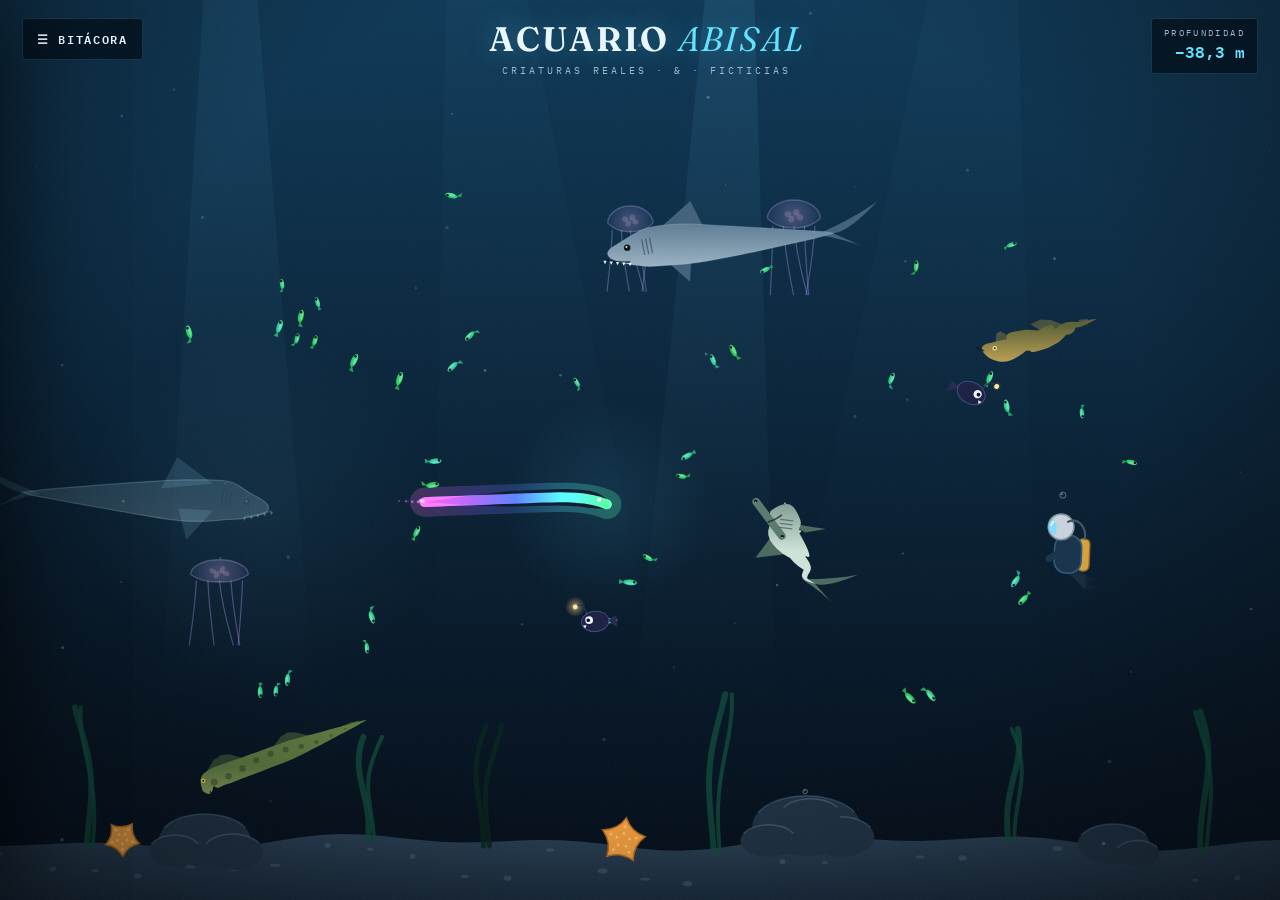
==== index.html @ 36d0e0e3 "First commit" ====
<!DOCTYPE html>
<html lang="es">
<head>
<meta charset="UTF-8">
<meta name="viewport" content="width=device-width, initial-scale=1.0, user-scalable=no">
<title>Acuario Abisal — criaturas reales & ficticias</title>
<link rel="icon" href="data:image/svg+xml,<svg xmlns=%22http://www.w3.org/2000/svg%22 viewBox=%220 0 100 100%22><text y=%22.9em%22 font-size=%2290%22>🦈</text></svg>">
<link rel="preconnect" href="https://fonts.googleapis.com">
<link rel="preconnect" href="https://fonts.gstatic.com" crossorigin>
<link href="https://fonts.googleapis.com/css2?family=Fraunces:ital,opsz,wght@0,9..144,300..900;1,9..144,300..900&family=IBM+Plex+Mono:wght@400;500;600&display=swap" rel="stylesheet">
<link rel="stylesheet" href="style.css">
</head>
<body>

<canvas id="sea"></canvas>

<!-- capas de atmósfera -->
<div class="vignette" aria-hidden="true"></div>
<div class="grain" aria-hidden="true"></div>

<!-- HUD superior -->
<header class="hud">
  <button id="menuBtn" aria-label="Abrir bitácora">☰&nbsp;BITÁCORA</button>
  <div class="title-block">
    <h1>ACUARIO <em>ABISAL</em></h1>
    <p class="subtitle">CRIATURAS REALES&nbsp;·&nbsp;&amp;&nbsp;·&nbsp;FICTICIAS</p>
  </div>
  <div class="depth-block">
    <span class="depth-label">PROFUNDIDAD</span>
    <span id="depth">−38,0 m</span>
  </div>
</header>

<!-- panel bitácora -->
<aside id="panel" aria-hidden="true">
  <div class="panel-head">
    <h2>Bitácora de expedición</h2>
    <button id="panelClose" aria-label="Cerrar panel">×</button>
  </div>
  <div id="panelBody"><!-- generado por JS --></div>
  <div class="panel-foot">
    <span id="pop">—</span>
    <span class="ver">EXPEDICIÓN Nº7 · v0.1</span>
  </div>
</aside>

<!-- ficha de criatura (globo de diálogo) -->
<div id="card" hidden>
  <div class="card-head">
    <span id="cardBadge" class="badge">REAL</span>
    <button id="cardClose" aria-label="Cerrar ficha">×</button>
  </div>
  <h2 id="cardName">—</h2>
  <p id="cardSci" class="sci">—</p>
  <p id="cardFact" class="fact">—</p>
  <div class="stats">
    <div><label>TAMAÑO</label><span id="statTam">—</span></div>
    <div><label>PROFUNDIDAD</label><span id="statProf">—</span></div>
    <div><label>DIETA</label><span id="statDieta">—</span></div>
  </div>
</div>

<!-- pista inicial -->
<div id="hint">Toca una criatura para conocerla&nbsp;&nbsp;·&nbsp;&nbsp;toca el agua para dar de comer</div>

<noscript><p class="noscript">Este acuario necesita JavaScript para llenarse de agua.</p></noscript>

<script src="creatures.js"></script>
<script src="aquarium.js"></script>
</body>
</html>
---- style.css ----
/* ============================================================
   ACUARIO ABISAL — hoja de estilos
   Estética: bitácora de expedición en las profundidades.
   Fraunces (display) + IBM Plex Mono (instrumental).
   ============================================================ */

:root {
  --abyss:   #020a14;
  --ink:     #eaf6ff;
  --ink-dim: #9db8c9;
  --cyan:    #61e4ff;
  --teal:    #2dd4bf;
  --magenta: #ff5ecf;
  --amber:   #ffb454;
  --line:    rgba(140, 220, 255, 0.16);
  --glass:   rgba(4, 18, 30, 0.82);
  --mono:    "IBM Plex Mono", ui-monospace, monospace;
  --display: "Fraunces", Georgia, serif;
}

* { margin: 0; padding: 0; box-sizing: border-box; }

html, body {
  height: 100%;
  overflow: hidden;
  background: var(--abyss);
  color: var(--ink);
  font-family: var(--mono);
}

/* ---------- lienzo ---------- */
#sea {
  position: fixed;
  inset: 0;
  display: block;
  cursor: url('data:image/svg+xml;utf8,<svg xmlns="http://www.w3.org/2000/svg" width="26" height="26"><circle cx="13" cy="13" r="8" fill="none" stroke="%2361e4ff" stroke-width="1.5" opacity="0.9"/><circle cx="13" cy="13" r="1.6" fill="%2361e4ff"/></svg>') 13 13, crosshair;
}

/* ---------- atmósfera ---------- */
.vignette {
  position: fixed; inset: 0;
  pointer-events: none;
  background: radial-gradient(ellipse at 50% 42%, transparent 55%, rgba(1, 5, 10, 0.55) 100%);
  z-index: 2;
}

.grain {
  position: fixed; inset: -50%;
  pointer-events: none;
  z-index: 3;
  opacity: 0.05;
  background-image: url('data:image/svg+xml;utf8,<svg xmlns="http://www.w3.org/2000/svg" width="240" height="240"><filter id="n"><feTurbulence type="fractalNoise" baseFrequency="0.85" numOctaves="2"/></filter><rect width="240" height="240" filter="url(%23n)"/></svg>');
  animation: grain-shift 1.2s steps(3) infinite;
}
@keyframes grain-shift {
  0%   { transform: translate(0, 0); }
  33%  { transform: translate(-2%, 1%); }
  66%  { transform: translate(1%, -2%); }
  100% { transform: translate(0, 0); }
}

/* ---------- HUD ---------- */
.hud {
  position: fixed;
  top: 0; left: 0; right: 0;
  display: flex;
  align-items: flex-start;
  justify-content: space-between;
  padding: 18px 22px;
  z-index: 10;
  pointer-events: none;
}
.hud > * { pointer-events: auto; }

#menuBtn {
  font-family: var(--mono);
  font-size: 12px;
  font-weight: 600;
  letter-spacing: 0.14em;
  color: var(--ink);
  background: var(--glass);
  border: 1px solid var(--line);
  border-radius: 3px;
  padding: 10px 14px;
  cursor: pointer;
  backdrop-filter: blur(8px);
  transition: border-color 0.25s, color 0.25s, box-shadow 0.25s;
  animation: beacon 2.4s ease-in-out 2;
}
#menuBtn:hover {
  border-color: var(--cyan);
  color: var(--cyan);
  box-shadow: 0 0 18px rgba(97, 228, 255, 0.25);
}
@keyframes beacon {
  0%, 100% { box-shadow: 0 0 0 rgba(97, 228, 255, 0); }
  50%      { box-shadow: 0 0 22px rgba(97, 228, 255, 0.45); }
}

.title-block { text-align: center; user-select: none; }
.title-block h1 {
  font-family: var(--display);
  font-weight: 640;
  font-size: clamp(22px, 3.4vw, 34px);
  letter-spacing: 0.06em;
  text-shadow: 0 0 26px rgba(97, 228, 255, 0.35);
}
.title-block h1 em {
  font-style: italic;
  font-weight: 380;
  color: var(--cyan);
}
.subtitle {
  margin-top: 4px;
  font-size: 9.5px;
  letter-spacing: 0.32em;
  color: var(--ink-dim);
}

.depth-block {
  text-align: right;
  user-select: none;
  background: var(--glass);
  border: 1px solid var(--line);
  border-radius: 3px;
  padding: 8px 12px;
  backdrop-filter: blur(8px);
}
.depth-label {
  display: block;
  font-size: 8.5px;
  letter-spacing: 0.28em;
  color: var(--ink-dim);
}
#depth {
  font-size: 16px;
  font-weight: 600;
  color: var(--cyan);
  font-variant-numeric: tabular-nums;
}

/* ---------- panel bitácora ---------- */
#panel {
  position: fixed;
  top: 0; left: 0; bottom: 0;
  width: min(340px, 88vw);
  z-index: 20;
  display: flex;
  flex-direction: column;
  background: linear-gradient(160deg, rgba(6, 24, 40, 0.94), rgba(2, 10, 20, 0.96));
  border-right: 1px solid var(--line);
  backdrop-filter: blur(14px);
  transform: translateX(-105%);
  transition: transform 0.42s cubic-bezier(0.22, 1, 0.36, 1);
  box-shadow: 30px 0 80px rgba(0, 0, 0, 0.5);
}
#panel.open { transform: translateX(0); }

.panel-head {
  display: flex;
  align-items: center;
  justify-content: space-between;
  padding: 20px 20px 14px;
  border-bottom: 1px solid var(--line);
}
.panel-head h2 {
  font-family: var(--display);
  font-style: italic;
  font-weight: 480;
  font-size: 21px;
}
#panelClose, #cardClose {
  font-family: var(--mono);
  font-size: 20px;
  line-height: 1;
  color: var(--ink-dim);
  background: none;
  border: 1px solid transparent;
  border-radius: 3px;
  width: 30px; height: 30px;
  cursor: pointer;
  transition: color 0.2s, border-color 0.2s;
}
#panelClose:hover, #cardClose:hover { color: var(--cyan); border-color: var(--line); }

#panelBody {
  flex: 1;
  overflow-y: auto;
  padding: 8px 20px 20px;
  scrollbar-width: thin;
  scrollbar-color: rgba(97, 228, 255, 0.25) transparent;
}

.group-title {
  margin: 18px 0 8px;
  font-size: 9.5px;
  font-weight: 600;
  letter-spacing: 0.3em;
  display: flex;
  align-items: center;
  gap: 10px;
}
.group-title::after {
  content: "";
  flex: 1;
  height: 1px;
  background: var(--line);
}
.group-title.reales    { color: var(--teal); }
.group-title.ficticios { color: var(--magenta); }
.group-title.expedicion{ color: var(--amber); }
.group-title.ambiente  { color: var(--ink-dim); }

.row {
  display: flex;
  align-items: center;
  gap: 10px;
  padding: 7px 0;
}
.row .dot {
  width: 9px; height: 9px;
  border-radius: 50%;
  background: var(--c, #888);
  box-shadow: 0 0 8px var(--c, transparent);
  flex-shrink: 0;
}
.row .name {
  flex: 1;
  font-size: 12px;
  letter-spacing: 0.02em;
  color: var(--ink);
}
.ctr {
  display: flex;
  align-items: center;
  gap: 6px;
}
.ctr button {
  font-family: var(--mono);
  font-size: 14px;
  width: 24px; height: 24px;
  line-height: 1;
  color: var(--ink);
  background: rgba(97, 228, 255, 0.06);
  border: 1px solid var(--line);
  border-radius: 3px;
  cursor: pointer;
  transition: background 0.15s, border-color 0.15s;
}
.ctr button:hover { background: rgba(97, 228, 255, 0.16); border-color: var(--cyan); }
.ctr button:active { transform: translateY(1px); }
.ctr .cnt {
  min-width: 26px;
  text-align: center;
  font-size: 12px;
  font-weight: 600;
  color: var(--cyan);
  font-variant-numeric: tabular-nums;
}

/* interruptor modo abisal */
.switch-row {
  display: flex;
  align-items: center;
  justify-content: space-between;
  padding: 9px 0;
}
.switch-row .name { font-size: 12px; }
.switch {
  position: relative;
  width: 40px; height: 20px;
  flex-shrink: 0;
}
.switch input { opacity: 0; width: 100%; height: 100%; position: absolute; cursor: pointer; z-index: 1; }
.switch .track {
  position: absolute; inset: 0;
  border: 1px solid var(--line);
  border-radius: 20px;
  background: rgba(0, 0, 0, 0.4);
  transition: background 0.3s, border-color 0.3s;
}
.switch .track::after {
  content: "";
  position: absolute;
  top: 2px; left: 3px;
  width: 13px; height: 13px;
  border-radius: 50%;
  background: var(--ink-dim);
  transition: transform 0.3s cubic-bezier(0.22, 1, 0.36, 1), background 0.3s;
}
.switch input:checked + .track {
  background: rgba(97, 228, 255, 0.14);
  border-color: var(--cyan);
}
.switch input:checked + .track::after {
  transform: translateX(19px);
  background: var(--cyan);
  box-shadow: 0 0 10px var(--cyan);
}

.panel-foot {
  display: flex;
  justify-content: space-between;
  padding: 12px 20px;
  border-top: 1px solid var(--line);
  font-size: 9.5px;
  letter-spacing: 0.18em;
  color: var(--ink-dim);
}

/* ---------- ficha de criatura ---------- */
#card {
  position: fixed;
  z-index: 15;
  width: 264px;
  padding: 14px 16px 16px;
  background: var(--glass);
  border: 1px solid var(--line);
  border-radius: 4px;
  backdrop-filter: blur(12px);
  box-shadow: 0 14px 50px rgba(0, 0, 0, 0.55), 0 0 30px rgba(97, 228, 255, 0.06);
  animation: card-pop 0.28s cubic-bezier(0.22, 1.4, 0.36, 1);
  pointer-events: auto;
}
@keyframes card-pop {
  from { opacity: 0; transform: scale(0.88) translateY(6px); }
  to   { opacity: 1; transform: scale(1) translateY(0); }
}
/* colita de globo de diálogo */
#card::before {
  content: "";
  position: absolute;
  bottom: -7px; left: 26px;
  width: 12px; height: 12px;
  background: var(--glass);
  border-right: 1px solid var(--line);
  border-bottom: 1px solid var(--line);
  transform: rotate(45deg);
}
#card.tail-right::before { left: auto; right: 26px; }
#card.tail-top::before {
  bottom: auto; top: -7px;
  border: none;
  border-left: 1px solid var(--line);
  border-top: 1px solid var(--line);
}

.card-head {
  display: flex;
  align-items: center;
  justify-content: space-between;
  margin-bottom: 8px;
}
.badge {
  font-size: 9px;
  font-weight: 600;
  letter-spacing: 0.26em;
  padding: 3px 8px;
  border-radius: 2px;
  border: 1px solid;
}
.badge.real     { color: var(--teal);    border-color: rgba(45, 212, 191, 0.5);  background: rgba(45, 212, 191, 0.08); }
.badge.ficticio { color: var(--magenta); border-color: rgba(255, 94, 207, 0.5);  background: rgba(255, 94, 207, 0.08); }
.badge.expedicion { color: var(--amber); border-color: rgba(255, 180, 84, 0.5);  background: rgba(255, 180, 84, 0.08); }

#cardName {
  font-family: var(--display);
  font-weight: 560;
  font-size: 21px;
  line-height: 1.15;
}
.sci {
  font-style: italic;
  font-family: var(--display);
  font-weight: 380;
  font-size: 12.5px;
  color: var(--ink-dim);
  margin: 2px 0 10px;
}
.fact {
  font-size: 11.5px;
  line-height: 1.55;
  color: var(--ink);
  border-left: 2px solid var(--line);
  padding-left: 10px;
  margin-bottom: 12px;
}
.stats {
  display: grid;
  grid-template-columns: 1fr 1fr 1fr;
  gap: 8px;
}
.stats label {
  display: block;
  font-size: 7.5px;
  letter-spacing: 0.22em;
  color: var(--ink-dim);
  margin-bottom: 2px;
}
.stats span { font-size: 10.5px; font-weight: 600; color: var(--cyan); }

/* ---------- pista ---------- */
#hint {
  position: fixed;
  bottom: 26px;
  left: 50%;
  transform: translateX(-50%);
  z-index: 10;
  font-size: 11px;
  letter-spacing: 0.12em;
  color: var(--ink-dim);
  background: var(--glass);
  border: 1px solid var(--line);
  border-radius: 30px;
  padding: 10px 22px;
  backdrop-filter: blur(8px);
  pointer-events: none;
  animation: hint-in 1s ease 1.2s backwards, hint-out 1.6s ease 14s forwards;
}
#hint.gone { display: none; }
@keyframes hint-in  { from { opacity: 0; transform: translate(-50%, 14px); } }
@keyframes hint-out { to   { opacity: 0; transform: translate(-50%, 10px); visibility: hidden; } }

.noscript {
  position: fixed;
  top: 50%; left: 50%;
  transform: translate(-50%, -50%);
  color: var(--ink);
  z-index: 50;
}

@media (max-width: 640px) {
  .depth-block { display: none; }
  .title-block h1 { font-size: 19px; }
  #card { width: 230px; }
}
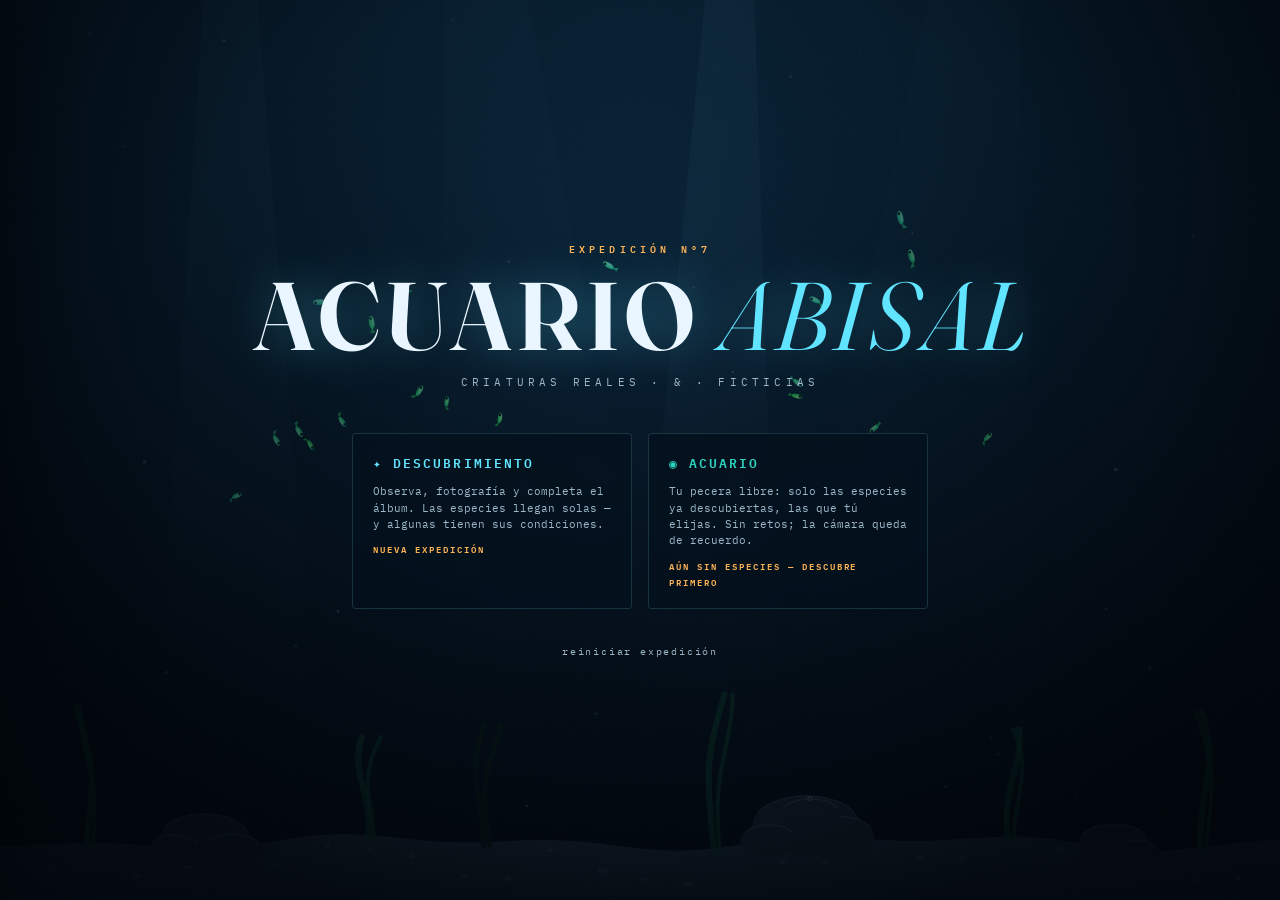
==== commit aa3f1fad: "fase 2" ====
--- a/index.html
+++ b/index.html
@@ -8,7 +8,7 @@
 <link rel="preconnect" href="https://fonts.googleapis.com">
 <link rel="preconnect" href="https://fonts.gstatic.com" crossorigin>
 <link href="https://fonts.googleapis.com/css2?family=Fraunces:ital,opsz,wght@0,9..144,300..900;1,9..144,300..900&family=IBM+Plex+Mono:wght@400;500;600&display=swap" rel="stylesheet">
-<link rel="stylesheet" href="style.css">
+<link rel="stylesheet" href="style.css?v=10">
 </head>
 <body>
 
@@ -18,18 +18,83 @@
 <div class="vignette" aria-hidden="true"></div>
 <div class="grain" aria-hidden="true"></div>
 
+<!-- pantalla de inicio -->
+<div id="start">
+  <div class="start-inner">
+    <p class="start-over">EXPEDICIÓN&nbsp;Nº7</p>
+    <h1 class="start-title">ACUARIO <em>ABISAL</em></h1>
+    <p class="start-sub">CRIATURAS REALES&nbsp;·&nbsp;&amp;&nbsp;·&nbsp;FICTICIAS</p>
+    <div class="modes">
+      <button class="mode-card" data-mode="descubrimiento">
+        <span class="mc-name">✦&nbsp;DESCUBRIMIENTO</span>
+        <span class="mc-desc">Observa, fotografía y completa el álbum. Las especies llegan solas — y algunas tienen sus condiciones.</span>
+        <span class="mc-status" id="mcDesc">—</span>
+      </button>
+      <button class="mode-card" data-mode="acuario">
+        <span class="mc-name">◉&nbsp;ACUARIO</span>
+        <span class="mc-desc">Tu pecera libre: solo las especies ya descubiertas, las que tú elijas. Sin retos; la cámara queda de recuerdo.</span>
+        <span class="mc-status" id="mcAcua">—</span>
+      </button>
+    </div>
+    <button id="resetBtn">reiniciar expedición</button>
+  </div>
+</div>
+
 <!-- HUD superior -->
 <header class="hud">
-  <button id="menuBtn" aria-label="Abrir bitácora">☰&nbsp;BITÁCORA</button>
+  <div class="hud-left">
+    <button id="homeBtn" aria-label="Volver al inicio">⌂&nbsp;INICIO</button>
+    <button id="menuBtn" aria-label="Abrir bitácora">☰&nbsp;BITÁCORA</button>
+    <button id="albumBtn" aria-label="Abrir álbum">✦&nbsp;ÁLBUM&nbsp;<span id="albumProgress">0/18</span></button>
+    <button id="cameraBtn" aria-label="Modo cámara">◉&nbsp;CÁMARA&nbsp;<kbd>C</kbd></button>
+    <button id="soundBtn" aria-label="Silenciar sonido">♪&nbsp;SONIDO</button>
+  </div>
   <div class="title-block">
     <h1>ACUARIO <em>ABISAL</em></h1>
     <p class="subtitle">CRIATURAS REALES&nbsp;·&nbsp;&amp;&nbsp;·&nbsp;FICTICIAS</p>
   </div>
-  <div class="depth-block">
-    <span class="depth-label">PROFUNDIDAD</span>
-    <span id="depth">−38,0 m</span>
+  <div class="hud-right">
+    <div class="depth-block">
+      <span class="depth-label">PROFUNDIDAD</span>
+      <span id="depth">−38,0 m</span>
+    </div>
+    <div class="biome-block">
+      <button id="biomePrev" aria-label="Ascender de ecosistema">◂</button>
+      <span id="biomeName">EL ARRECIFE</span>
+      <button id="biomeNext" aria-label="Descender de ecosistema">▸</button>
+    </div>
   </div>
 </header>
+
+<!-- transición entre biomas -->
+<div id="descend">
+  <span id="descendDir">DESCENDIENDO</span>
+  <b id="descendName">—</b>
+</div>
+
+<!-- modo cámara -->
+<div id="viewfinder" hidden>
+  <span class="vf-corner tl"></span><span class="vf-corner tr"></span>
+  <span class="vf-corner bl"></span><span class="vf-corner br"></span>
+  <span class="vf-label">REC&nbsp;·&nbsp;EXPEDICIÓN&nbsp;Nº7</span>
+</div>
+<div id="flash" hidden></div>
+
+<!-- avisos -->
+<div id="toasts"></div>
+
+<!-- álbum de expedición -->
+<div id="album" hidden>
+  <div class="album-head">
+    <h2>Álbum de la expedición</h2>
+    <span id="albumCount">0 registradas · 0 fotografiadas</span>
+    <button id="albumClose" aria-label="Cerrar álbum">×</button>
+  </div>
+  <div class="album-body">
+    <div id="albumGrid"></div>
+    <div id="albumDetail" class="empty"><p class="album-hint">Elige una entrada del álbum.</p></div>
+  </div>
+</div>
 
 <!-- panel bitácora -->
 <aside id="panel" aria-hidden="true">
@@ -40,7 +105,7 @@
   <div id="panelBody"><!-- generado por JS --></div>
   <div class="panel-foot">
     <span id="pop">—</span>
-    <span class="ver">EXPEDICIÓN Nº7 · v0.1</span>
+    <span class="ver">EXPEDICIÓN Nº7 · v0.9</span>
   </div>
 </aside>
 
@@ -48,7 +113,10 @@
 <div id="card" hidden>
   <div class="card-head">
     <span id="cardBadge" class="badge">REAL</span>
-    <button id="cardClose" aria-label="Cerrar ficha">×</button>
+    <span class="card-actions">
+      <button id="cardFollow" aria-label="Seguir a la criatura">◉&nbsp;SEGUIR</button>
+      <button id="cardClose" aria-label="Cerrar ficha">×</button>
+    </span>
   </div>
   <h2 id="cardName">—</h2>
   <p id="cardSci" class="sci">—</p>
@@ -60,12 +128,28 @@
   </div>
 </div>
 
+<!-- selector de cebo -->
+<div id="baitDock">
+  <span class="bait-title">CEBO</span>
+  <button class="bait" data-bait="plancton"><i>✺</i>PLANCTON<kbd>1</kbd></button>
+  <button class="bait" data-bait="pellet"><i>●</i>PELLETS<kbd>2</kbd></button>
+  <button class="bait" data-bait="carnada"><i>◆</i>CARNADA<kbd>3</kbd></button>
+  <button class="bait" data-bait="luz"><i>✦</i>LUZ<kbd>4</kbd></button>
+</div>
+
+<!-- etiqueta de seguimiento -->
+<div id="followTag" hidden>◉&nbsp;SIGUIENDO: <b id="followName">—</b>&nbsp;·&nbsp;ESC o doble clic para soltar</div>
+
 <!-- pista inicial -->
-<div id="hint">Toca una criatura para conocerla&nbsp;&nbsp;·&nbsp;&nbsp;toca el agua para dar de comer</div>
+<div id="hint">Observa las criaturas para registrarlas&nbsp;·&nbsp;pulsa <b>C</b> y fotografíalas&nbsp;·&nbsp;toca el agua para dar de comer</div>
 
 <noscript><p class="noscript">Este acuario necesita JavaScript para llenarse de agua.</p></noscript>
 
-<script src="creatures.js"></script>
-<script src="aquarium.js"></script>
+<script src="save.js?v=10"></script>
+<script src="creatures.js?v=10"></script>
+<script src="biomes.js?v=10"></script>
+<script src="audio.js?v=10"></script>
+<script src="album.js?v=10"></script>
+<script src="aquarium.js?v=10"></script>
 </body>
 </html>
--- a/style.css
+++ b/style.css
@@ -117,6 +117,12 @@
   color: var(--ink-dim);
 }
 
+.hud-right {
+  display: flex;
+  flex-direction: column;
+  gap: 8px;
+  align-items: flex-end;
+}
 .depth-block {
   text-align: right;
   user-select: none;
@@ -125,6 +131,69 @@
   border-radius: 3px;
   padding: 8px 12px;
   backdrop-filter: blur(8px);
+}
+.biome-block {
+  display: flex;
+  align-items: center;
+  gap: 8px;
+  background: var(--glass);
+  border: 1px solid var(--line);
+  border-radius: 3px;
+  padding: 7px 10px;
+  backdrop-filter: blur(8px);
+}
+.biome-block span {
+  font-size: 9.5px;
+  font-weight: 600;
+  letter-spacing: 0.2em;
+  color: var(--amber);
+  min-width: 128px;
+  text-align: center;
+}
+.biome-block button {
+  font-family: var(--mono);
+  font-size: 13px;
+  line-height: 1;
+  color: var(--ink);
+  background: none;
+  border: 1px solid var(--line);
+  border-radius: 3px;
+  width: 22px;
+  height: 22px;
+  cursor: pointer;
+  transition: color 0.2s, border-color 0.2s;
+}
+.biome-block button:hover:not(:disabled) { color: var(--cyan); border-color: var(--cyan); }
+.biome-block button:disabled { opacity: 0.25; cursor: default; }
+
+/* ---------- transición entre biomas ---------- */
+#descend {
+  position: fixed;
+  inset: 0;
+  z-index: 46;
+  display: flex;
+  flex-direction: column;
+  align-items: center;
+  justify-content: center;
+  gap: 12px;
+  background: #010508;
+  opacity: 0;
+  pointer-events: none;
+  transition: opacity 0.85s ease;
+}
+#descend.on { opacity: 1; pointer-events: auto; }
+#descend span {
+  font-size: 10px;
+  letter-spacing: 0.5em;
+  color: var(--ink-dim);
+}
+#descend b {
+  font-family: var(--display);
+  font-style: italic;
+  font-weight: 480;
+  font-size: clamp(26px, 5vw, 44px);
+  color: var(--ink);
+  text-shadow: 0 0 30px rgba(97, 228, 255, 0.3);
 }
 .depth-label {
   display: block;
@@ -351,6 +420,41 @@
   justify-content: space-between;
   margin-bottom: 8px;
 }
+.card-actions { display: flex; align-items: center; gap: 6px; }
+#cardFollow {
+  font-family: var(--mono);
+  font-size: 9px;
+  font-weight: 600;
+  letter-spacing: 0.18em;
+  color: var(--cyan);
+  background: rgba(97, 228, 255, 0.08);
+  border: 1px solid rgba(97, 228, 255, 0.4);
+  border-radius: 2px;
+  padding: 4px 8px;
+  cursor: pointer;
+  transition: background 0.2s, color 0.2s;
+}
+#cardFollow:hover { background: rgba(97, 228, 255, 0.2); }
+#cardFollow.on { color: var(--abyss); background: var(--cyan); }
+
+#followTag {
+  position: fixed;
+  top: 86px;
+  left: 50%;
+  transform: translateX(-50%);
+  z-index: 10;
+  font-size: 10px;
+  letter-spacing: 0.14em;
+  color: var(--cyan);
+  background: var(--glass);
+  border: 1px solid rgba(97, 228, 255, 0.35);
+  border-radius: 30px;
+  padding: 8px 18px;
+  backdrop-filter: blur(8px);
+  pointer-events: none;
+  animation: card-pop 0.3s ease;
+}
+#followTag b { color: var(--ink); }
 .badge {
   font-size: 9px;
   font-weight: 600;
@@ -402,7 +506,7 @@
 /* ---------- pista ---------- */
 #hint {
   position: fixed;
-  bottom: 26px;
+  bottom: 92px;
   left: 50%;
   transform: translateX(-50%);
   z-index: 10;
@@ -415,8 +519,9 @@
   padding: 10px 22px;
   backdrop-filter: blur(8px);
   pointer-events: none;
-  animation: hint-in 1s ease 1.2s backwards, hint-out 1.6s ease 14s forwards;
-}
+  opacity: 0;
+}
+#hint.show { animation: hint-in 1s ease 0.6s backwards, hint-out 1.6s ease 13s forwards; opacity: 1; }
 #hint.gone { display: none; }
 @keyframes hint-in  { from { opacity: 0; transform: translate(-50%, 14px); } }
 @keyframes hint-out { to   { opacity: 0; transform: translate(-50%, 10px); visibility: hidden; } }
@@ -427,6 +532,506 @@
   transform: translate(-50%, -50%);
   color: var(--ink);
   z-index: 50;
+}
+
+/* ---------- pantalla de inicio ---------- */
+#start {
+  position: fixed;
+  inset: 0;
+  z-index: 50;
+  display: flex;
+  align-items: center;
+  justify-content: center;
+  text-align: center;
+  background: radial-gradient(ellipse at 50% 32%, rgba(2, 12, 22, 0.3) 0%, rgba(1, 5, 10, 0.82) 78%);
+  transition: opacity 0.7s ease;
+}
+#start.gone { opacity: 0; pointer-events: none; }
+
+.start-over {
+  font-size: 10px;
+  font-weight: 600;
+  letter-spacing: 0.42em;
+  color: var(--amber);
+  margin-bottom: 10px;
+}
+.start-title {
+  font-family: var(--display);
+  font-weight: 640;
+  font-size: clamp(46px, 9vw, 96px);
+  letter-spacing: 0.04em;
+  line-height: 1;
+  text-shadow: 0 0 50px rgba(97, 228, 255, 0.4);
+}
+.start-title em {
+  font-style: italic;
+  font-weight: 360;
+  color: var(--cyan);
+}
+.start-sub {
+  margin-top: 12px;
+  font-size: 10.5px;
+  letter-spacing: 0.4em;
+  color: var(--ink-dim);
+}
+.modes {
+  display: flex;
+  gap: 16px;
+  justify-content: center;
+  margin-top: 44px;
+  flex-wrap: wrap;
+}
+.mode-card {
+  width: 280px;
+  text-align: left;
+  font-family: var(--mono);
+  color: var(--ink);
+  background: var(--glass);
+  border: 1px solid var(--line);
+  border-radius: 4px;
+  padding: 18px 20px;
+  cursor: pointer;
+  backdrop-filter: blur(10px);
+  display: flex;
+  flex-direction: column;
+  gap: 9px;
+  transition: border-color 0.25s, transform 0.25s, box-shadow 0.25s;
+}
+.mode-card:hover {
+  border-color: var(--cyan);
+  transform: translateY(-3px);
+  box-shadow: 0 14px 40px rgba(0, 0, 0, 0.5), 0 0 24px rgba(97, 228, 255, 0.15);
+}
+.mc-name { font-size: 13px; font-weight: 600; letter-spacing: 0.16em; }
+.mode-card[data-mode="acuario"] .mc-name { color: var(--teal); }
+.mode-card[data-mode="descubrimiento"] .mc-name { color: var(--cyan); }
+.mc-desc { font-size: 10.5px; line-height: 1.55; color: var(--ink-dim); }
+.mc-status { font-size: 9px; font-weight: 600; letter-spacing: 0.22em; color: var(--amber); }
+
+#resetBtn {
+  margin-top: 34px;
+  font-family: var(--mono);
+  font-size: 10px;
+  letter-spacing: 0.18em;
+  color: var(--ink-dim);
+  background: none;
+  border: none;
+  border-bottom: 1px solid transparent;
+  padding: 2px 0;
+  cursor: pointer;
+  transition: color 0.2s;
+}
+#resetBtn:hover { color: var(--ink); border-bottom-color: var(--line); }
+#resetBtn.armed { color: #ff7a7a; }
+
+/* mientras la pantalla de inicio está activa, el HUD descansa */
+body.start .hud,
+body.start #baitDock,
+body.start #hint {
+  opacity: 0;
+  pointer-events: none;
+  transition: opacity 0.5s;
+}
+.hud, #baitDock { transition: opacity 0.5s; }
+
+/* ---------- HUD izquierda (bitácora / álbum / cámara) ---------- */
+#homeBtn {
+  font-family: var(--mono);
+  font-size: 12px;
+  font-weight: 600;
+  letter-spacing: 0.14em;
+  color: var(--ink);
+  background: var(--glass);
+  border: 1px solid var(--line);
+  border-radius: 3px;
+  padding: 10px 14px;
+  cursor: pointer;
+  backdrop-filter: blur(8px);
+  transition: border-color 0.25s, color 0.25s;
+}
+#homeBtn:hover { border-color: var(--amber); color: var(--amber); }
+
+.hud-left {
+  display: flex;
+  flex-direction: column;
+  gap: 8px;
+  align-items: flex-start;
+}
+#albumBtn, #cameraBtn {
+  font-family: var(--mono);
+  font-size: 12px;
+  font-weight: 600;
+  letter-spacing: 0.14em;
+  color: var(--ink);
+  background: var(--glass);
+  border: 1px solid var(--line);
+  border-radius: 3px;
+  padding: 10px 14px;
+  cursor: pointer;
+  backdrop-filter: blur(8px);
+  transition: border-color 0.25s, color 0.25s, box-shadow 0.25s;
+}
+#albumBtn:hover { border-color: var(--amber); color: var(--amber); }
+#cameraBtn:hover { border-color: var(--cyan); color: var(--cyan); }
+#albumProgress {
+  color: var(--amber);
+  font-variant-numeric: tabular-nums;
+}
+#cameraBtn kbd {
+  font-family: var(--mono);
+  font-size: 9px;
+  border: 1px solid var(--line);
+  border-radius: 2px;
+  padding: 1px 4px;
+  color: var(--ink-dim);
+}
+body.camera #cameraBtn {
+  border-color: var(--cyan);
+  color: var(--cyan);
+  box-shadow: 0 0 18px rgba(97, 228, 255, 0.35);
+}
+
+/* ---------- modo cámara ---------- */
+body.camera #sea { cursor: none; }
+#viewfinder {
+  position: fixed;
+  width: 300px;
+  height: 200px;
+  z-index: 12;
+  pointer-events: none;
+  border: 1px solid rgba(97, 228, 255, 0.35);
+  border-radius: 4px;
+  box-shadow: 0 0 0 9999px rgba(1, 6, 12, 0.28);
+}
+.vf-corner {
+  position: absolute;
+  width: 18px; height: 18px;
+  border: 2px solid var(--cyan);
+}
+.vf-corner.tl { top: -2px; left: -2px; border-right: none; border-bottom: none; }
+.vf-corner.tr { top: -2px; right: -2px; border-left: none; border-bottom: none; }
+.vf-corner.bl { bottom: -2px; left: -2px; border-right: none; border-top: none; }
+.vf-corner.br { bottom: -2px; right: -2px; border-left: none; border-top: none; }
+.vf-label {
+  position: absolute;
+  top: -22px; left: 0;
+  font-size: 9px;
+  letter-spacing: 0.24em;
+  color: var(--cyan);
+}
+.vf-label::before {
+  content: "●";
+  color: #ff5e5e;
+  margin-right: 6px;
+  animation: rec-blink 1.4s steps(1) infinite;
+}
+@keyframes rec-blink { 50% { opacity: 0.15; } }
+
+#flash {
+  position: fixed; inset: 0;
+  z-index: 30;
+  background: #eaf6ff;
+  pointer-events: none;
+  animation: flash-fade 0.45s ease-out forwards;
+}
+@keyframes flash-fade { from { opacity: 0.85; } to { opacity: 0; } }
+
+/* ---------- botón de sonido ---------- */
+#soundBtn {
+  font-family: var(--mono);
+  font-size: 12px;
+  font-weight: 600;
+  letter-spacing: 0.14em;
+  color: var(--ink);
+  background: var(--glass);
+  border: 1px solid var(--line);
+  border-radius: 3px;
+  padding: 10px 14px;
+  cursor: pointer;
+  backdrop-filter: blur(8px);
+  transition: border-color 0.25s, color 0.25s;
+}
+#soundBtn:hover { border-color: var(--teal); color: var(--teal); }
+#soundBtn.off { color: var(--ink-dim); text-decoration: line-through; }
+
+/* ---------- selector de cebo ---------- */
+#baitDock {
+  position: fixed;
+  left: 22px;
+  bottom: 24px;
+  z-index: 10;
+  display: flex;
+  align-items: center;
+  gap: 8px;
+  background: var(--glass);
+  border: 1px solid var(--line);
+  border-radius: 3px;
+  padding: 8px 10px;
+  backdrop-filter: blur(8px);
+}
+.bait-title {
+  font-size: 8.5px;
+  font-weight: 600;
+  letter-spacing: 0.26em;
+  color: var(--ink-dim);
+  margin-right: 2px;
+}
+.bait {
+  font-family: var(--mono);
+  font-size: 10px;
+  font-weight: 600;
+  letter-spacing: 0.1em;
+  display: flex;
+  align-items: center;
+  gap: 6px;
+  color: var(--ink-dim);
+  background: rgba(97, 228, 255, 0.04);
+  border: 1px solid transparent;
+  border-radius: 3px;
+  padding: 7px 10px;
+  cursor: pointer;
+  transition: color 0.2s, border-color 0.2s, background 0.2s;
+}
+.bait i { font-style: normal; font-size: 11px; }
+.bait kbd {
+  font-family: var(--mono);
+  font-size: 8px;
+  border: 1px solid var(--line);
+  border-radius: 2px;
+  padding: 0 3px;
+  color: var(--ink-dim);
+}
+.bait:hover { color: var(--ink); border-color: var(--line); }
+.bait.active { color: var(--cyan); border-color: var(--cyan); background: rgba(97, 228, 255, 0.12); }
+.bait.active[data-bait="plancton"] { color: var(--teal); border-color: var(--teal); background: rgba(45, 212, 191, 0.12); }
+.bait.active[data-bait="carnada"] { color: #ff7a7a; border-color: #ff7a7a; background: rgba(255, 94, 94, 0.1); }
+.bait.active[data-bait="luz"] { color: var(--amber); border-color: var(--amber); background: rgba(255, 180, 84, 0.12); }
+
+@media (max-width: 760px) {
+  #baitDock { left: 12px; bottom: 12px; gap: 5px; padding: 6px; }
+  .bait { padding: 6px 7px; font-size: 9px; }
+  .bait kbd { display: none; }
+  #hint { display: none; }
+}
+
+/* ---------- toasts ---------- */
+#toasts {
+  position: fixed;
+  right: 22px;
+  bottom: 26px;
+  z-index: 25;
+  display: flex;
+  flex-direction: column;
+  gap: 8px;
+  align-items: flex-end;
+  pointer-events: none;
+}
+.toast {
+  font-size: 11px;
+  letter-spacing: 0.1em;
+  color: var(--ink);
+  background: var(--glass);
+  border: 1px solid var(--line);
+  border-left: 3px solid var(--teal);
+  border-radius: 3px;
+  padding: 10px 16px;
+  backdrop-filter: blur(8px);
+  animation: toast-in 0.35s cubic-bezier(0.22, 1.2, 0.36, 1), toast-out 0.5s ease 3s forwards;
+  max-width: 320px;
+}
+.toast.foto { border-left-color: var(--cyan); }
+.toast.hito { border-left-color: var(--amber); }
+@keyframes toast-in  { from { opacity: 0; transform: translateX(30px); } }
+@keyframes toast-out { to   { opacity: 0; transform: translateY(8px); visibility: hidden; } }
+
+/* ---------- panel: especies sin registrar ---------- */
+.row.unknown { opacity: 0.45; }
+.row.unknown .name { font-style: italic; color: var(--ink-dim); letter-spacing: 0.3em; }
+.row.unknown .dot { background: #26404f; box-shadow: none; }
+
+/* ---------- ficha bloqueada ---------- */
+.fact.locked {
+  color: var(--ink-dim);
+  font-style: italic;
+  border-left-color: rgba(97, 228, 255, 0.4);
+}
+
+/* ---------- álbum ---------- */
+#album[hidden] { display: none; }
+#album {
+  position: fixed;
+  inset: 0;
+  z-index: 40;
+  display: flex;
+  flex-direction: column;
+  background: rgba(2, 9, 16, 0.94);
+  backdrop-filter: blur(18px);
+  animation: album-in 0.35s ease;
+}
+@keyframes album-in { from { opacity: 0; } }
+
+.album-head {
+  display: flex;
+  align-items: baseline;
+  gap: 18px;
+  padding: 22px 30px 16px;
+  border-bottom: 1px solid var(--line);
+}
+.album-head h2 {
+  font-family: var(--display);
+  font-style: italic;
+  font-weight: 480;
+  font-size: 26px;
+}
+#albumCount {
+  font-size: 10px;
+  letter-spacing: 0.2em;
+  color: var(--ink-dim);
+}
+#albumClose {
+  margin-left: auto;
+  font-family: var(--mono);
+  font-size: 22px;
+  color: var(--ink-dim);
+  background: none;
+  border: 1px solid transparent;
+  border-radius: 3px;
+  width: 34px; height: 34px;
+  cursor: pointer;
+}
+#albumClose:hover { color: var(--cyan); border-color: var(--line); }
+
+.album-body {
+  flex: 1;
+  display: flex;
+  min-height: 0;
+}
+#albumGrid {
+  flex: 1;
+  overflow-y: auto;
+  padding: 20px 26px;
+  display: grid;
+  grid-template-columns: repeat(auto-fill, minmax(150px, 1fr));
+  gap: 12px;
+  align-content: start;
+  scrollbar-width: thin;
+  scrollbar-color: rgba(97, 228, 255, 0.25) transparent;
+}
+.album-card {
+  border: 1px solid var(--line);
+  border-radius: 4px;
+  background: rgba(6, 20, 34, 0.6);
+  padding: 10px;
+  cursor: pointer;
+  text-align: center;
+  transition: border-color 0.2s, transform 0.2s, box-shadow 0.2s;
+}
+.album-card:hover {
+  border-color: var(--cyan);
+  transform: translateY(-2px);
+  box-shadow: 0 8px 24px rgba(0, 0, 0, 0.4);
+}
+.album-card.locked { cursor: default; }
+.album-card.locked:hover { border-color: var(--line); transform: none; box-shadow: none; }
+.album-card.selected { border-color: var(--amber); }
+.album-card canvas {
+  width: 100%;
+  height: auto;
+  display: block;
+  border-radius: 2px;
+}
+.album-card .ac-name {
+  margin-top: 8px;
+  font-size: 10.5px;
+  letter-spacing: 0.06em;
+  color: var(--ink);
+  min-height: 26px;
+  display: flex;
+  align-items: center;
+  justify-content: center;
+}
+.album-card.locked .ac-name { color: var(--ink-dim); letter-spacing: 0.3em; }
+.album-card .ac-state {
+  font-size: 8.5px;
+  letter-spacing: 0.2em;
+  color: var(--ink-dim);
+  margin-top: 3px;
+}
+.album-card .ac-state.pend { color: var(--cyan); }
+.album-card .ac-state.done { color: var(--teal); }
+
+#albumDetail {
+  width: min(400px, 44vw);
+  border-left: 1px solid var(--line);
+  overflow-y: auto;
+  padding: 24px 26px;
+  scrollbar-width: thin;
+  scrollbar-color: rgba(97, 228, 255, 0.25) transparent;
+}
+#albumDetail.empty {
+  display: flex;
+  align-items: center;
+  justify-content: center;
+}
+.album-hint {
+  font-size: 11px;
+  letter-spacing: 0.14em;
+  color: var(--ink-dim);
+}
+.ad-portrait {
+  width: 100%;
+  border: 1px solid var(--line);
+  border-radius: 4px;
+  background: linear-gradient(180deg, #0a2436, #051220);
+  margin-bottom: 14px;
+}
+.ad-photo {
+  width: 100%;
+  border-radius: 4px;
+  border: 1px solid var(--line);
+  margin: 6px 0 14px;
+  transform: rotate(-1.2deg);
+  box-shadow: 0 8px 24px rgba(0, 0, 0, 0.45);
+}
+.ad-photo-label {
+  font-size: 8.5px;
+  letter-spacing: 0.26em;
+  color: var(--ink-dim);
+}
+#albumDetail h3 {
+  font-family: var(--display);
+  font-weight: 560;
+  font-size: 24px;
+  margin-top: 4px;
+}
+#albumDetail .sci { margin-bottom: 12px; }
+#albumDetail .fact { margin-bottom: 14px; }
+.curioso {
+  border: 1px solid rgba(45, 212, 191, 0.35);
+  border-radius: 4px;
+  background: rgba(45, 212, 191, 0.05);
+  padding: 12px 14px;
+  margin-bottom: 14px;
+}
+.curioso label {
+  display: block;
+  font-size: 8.5px;
+  font-weight: 600;
+  letter-spacing: 0.26em;
+  color: var(--teal);
+  margin-bottom: 6px;
+}
+.curioso p {
+  font-size: 11px;
+  line-height: 1.55;
+  color: var(--ink);
+}
+
+@media (max-width: 760px) {
+  .album-body { flex-direction: column; }
+  #albumDetail { width: auto; border-left: none; border-top: 1px solid var(--line); }
+  .hud-left { gap: 6px; }
+  #albumBtn, #cameraBtn, #menuBtn { padding: 8px 10px; font-size: 10.5px; }
 }
 
 @media (max-width: 640px) {
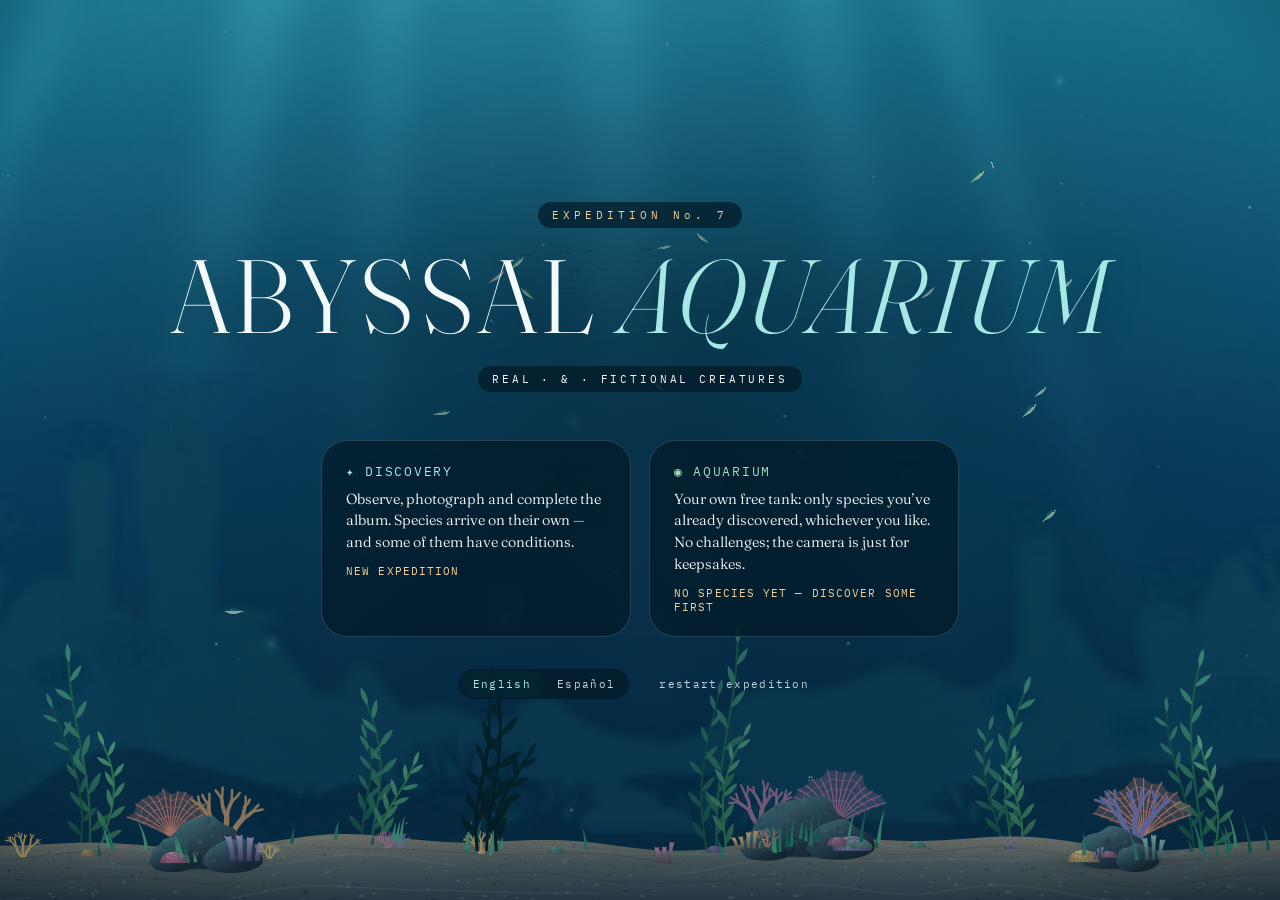
==== commit a6248666: "Renovación visual, momentos de observador y versión bilingüe - Gráficos de descanso: agua WebGL2 (co" ====
--- a/index.html
+++ b/index.html
@@ -1,74 +1,76 @@
 <!DOCTYPE html>
-<html lang="es">
+<html lang="en">
 <head>
 <meta charset="UTF-8">
 <meta name="viewport" content="width=device-width, initial-scale=1.0, user-scalable=no">
-<title>Acuario Abisal — criaturas reales & ficticias</title>
+<title>Abyssal Aquarium — real & fictional creatures</title>
 <link rel="icon" href="data:image/svg+xml,<svg xmlns=%22http://www.w3.org/2000/svg%22 viewBox=%220 0 100 100%22><text y=%22.9em%22 font-size=%2290%22>🦈</text></svg>">
 <link rel="preconnect" href="https://fonts.googleapis.com">
 <link rel="preconnect" href="https://fonts.gstatic.com" crossorigin>
 <link href="https://fonts.googleapis.com/css2?family=Fraunces:ital,opsz,wght@0,9..144,300..900;1,9..144,300..900&family=IBM+Plex+Mono:wght@400;500;600&display=swap" rel="stylesheet">
-<link rel="stylesheet" href="style.css?v=10">
+<link rel="stylesheet" href="style.css?v=14">
 </head>
 <body>
 
 <canvas id="sea"></canvas>
 
-<!-- capas de atmósfera -->
-<div class="vignette" aria-hidden="true"></div>
-<div class="grain" aria-hidden="true"></div>
-
 <!-- pantalla de inicio -->
 <div id="start">
   <div class="start-inner">
-    <p class="start-over">EXPEDICIÓN&nbsp;Nº7</p>
-    <h1 class="start-title">ACUARIO <em>ABISAL</em></h1>
-    <p class="start-sub">CRIATURAS REALES&nbsp;·&nbsp;&amp;&nbsp;·&nbsp;FICTICIAS</p>
+    <p class="start-over">EXPEDITION No.&nbsp;7</p>
+    <h1 class="start-title">ABYSSAL <em>AQUARIUM</em></h1>
+    <p class="start-sub">REAL&nbsp;·&nbsp;&amp;&nbsp;·&nbsp;FICTIONAL CREATURES</p>
     <div class="modes">
       <button class="mode-card" data-mode="descubrimiento">
-        <span class="mc-name">✦&nbsp;DESCUBRIMIENTO</span>
-        <span class="mc-desc">Observa, fotografía y completa el álbum. Las especies llegan solas — y algunas tienen sus condiciones.</span>
+        <span class="mc-name">✦&nbsp;DISCOVERY</span>
+        <span class="mc-desc">Observe, photograph and complete the album. Species arrive on their own — and some of them have conditions.</span>
         <span class="mc-status" id="mcDesc">—</span>
       </button>
       <button class="mode-card" data-mode="acuario">
-        <span class="mc-name">◉&nbsp;ACUARIO</span>
-        <span class="mc-desc">Tu pecera libre: solo las especies ya descubiertas, las que tú elijas. Sin retos; la cámara queda de recuerdo.</span>
+        <span class="mc-name">◉&nbsp;AQUARIUM</span>
+        <span class="mc-desc">Your own free tank: only species you’ve already discovered, whichever you like. No challenges; the camera is just for keepsakes.</span>
         <span class="mc-status" id="mcAcua">—</span>
       </button>
     </div>
-    <button id="resetBtn">reiniciar expedición</button>
+    <div class="start-foot">
+      <div class="idiomas" role="group" aria-label="Language">
+        <button data-idioma="en" lang="en">English</button>
+        <button data-idioma="es" lang="es">Español</button>
+      </div>
+      <button id="resetBtn">restart expedition</button>
+    </div>
   </div>
 </div>
 
 <!-- HUD superior -->
 <header class="hud">
   <div class="hud-left">
-    <button id="homeBtn" aria-label="Volver al inicio">⌂&nbsp;INICIO</button>
-    <button id="menuBtn" aria-label="Abrir bitácora">☰&nbsp;BITÁCORA</button>
-    <button id="albumBtn" aria-label="Abrir álbum">✦&nbsp;ÁLBUM&nbsp;<span id="albumProgress">0/18</span></button>
-    <button id="cameraBtn" aria-label="Modo cámara">◉&nbsp;CÁMARA&nbsp;<kbd>C</kbd></button>
-    <button id="soundBtn" aria-label="Silenciar sonido">♪&nbsp;SONIDO</button>
+    <button id="homeBtn" aria-label="Back to the start screen" title="Home"><i>⌂</i><span>HOME</span></button>
+    <button id="menuBtn" aria-label="Open logbook" title="Logbook"><i>☰</i><span>LOGBOOK</span></button>
+    <button id="albumBtn" aria-label="Open album" title="Album"><i>✦</i><span>ALBUM</span><span id="albumProgress">0/44</span></button>
+    <button id="cameraBtn" aria-label="Camera mode" title="Camera (C)"><i>◉</i><span>CAMERA</span><kbd>C</kbd></button>
+    <button id="soundBtn" aria-label="Mute sound" title="Sound"><i>♪</i><span>SOUND</span></button>
   </div>
   <div class="title-block">
-    <h1>ACUARIO <em>ABISAL</em></h1>
-    <p class="subtitle">CRIATURAS REALES&nbsp;·&nbsp;&amp;&nbsp;·&nbsp;FICTICIAS</p>
+    <h1>ABYSSAL <em>AQUARIUM</em></h1>
+    <p class="subtitle">REAL&nbsp;·&nbsp;&amp;&nbsp;·&nbsp;FICTIONAL CREATURES</p>
   </div>
   <div class="hud-right">
     <div class="depth-block">
-      <span class="depth-label">PROFUNDIDAD</span>
-      <span id="depth">−38,0 m</span>
+      <span class="depth-label">DEPTH</span>
+      <span id="depth">−38.0 m</span>
     </div>
     <div class="biome-block">
-      <button id="biomePrev" aria-label="Ascender de ecosistema">◂</button>
-      <span id="biomeName">EL ARRECIFE</span>
-      <button id="biomeNext" aria-label="Descender de ecosistema">▸</button>
+      <button id="biomePrev" aria-label="Rise to the previous ecosystem">◂</button>
+      <span id="biomeName">THE REEF</span>
+      <button id="biomeNext" aria-label="Descend to the next ecosystem">▸</button>
     </div>
   </div>
 </header>
 
 <!-- transición entre biomas -->
 <div id="descend">
-  <span id="descendDir">DESCENDIENDO</span>
+  <span id="descendDir">DESCENDING</span>
   <b id="descendName">—</b>
 </div>
 
@@ -76,7 +78,7 @@
 <div id="viewfinder" hidden>
   <span class="vf-corner tl"></span><span class="vf-corner tr"></span>
   <span class="vf-corner bl"></span><span class="vf-corner br"></span>
-  <span class="vf-label">REC&nbsp;·&nbsp;EXPEDICIÓN&nbsp;Nº7</span>
+  <span class="vf-label">REC&nbsp;·&nbsp;EXPEDITION No.&nbsp;7</span>
 </div>
 <div id="flash" hidden></div>
 
@@ -86,26 +88,31 @@
 <!-- álbum de expedición -->
 <div id="album" hidden>
   <div class="album-head">
-    <h2>Álbum de la expedición</h2>
-    <span id="albumCount">0 registradas · 0 fotografiadas</span>
-    <button id="albumClose" aria-label="Cerrar álbum">×</button>
+    <h2>Expedition album</h2>
+    <div class="album-tabs" role="tablist">
+      <button class="album-tab" id="tabEspecies" role="tab" aria-selected="true" aria-controls="albumGrid">SPECIES</button>
+      <button class="album-tab" id="tabMomentos" role="tab" aria-selected="false" aria-controls="momentosGrid">MOMENTS <span id="momentosProgress">0/10</span></button>
+    </div>
+    <span id="albumCount"></span>
+    <button id="albumClose" aria-label="Close album">×</button>
   </div>
   <div class="album-body">
     <div id="albumGrid"></div>
-    <div id="albumDetail" class="empty"><p class="album-hint">Elige una entrada del álbum.</p></div>
+    <div id="albumDetail" class="empty"><p class="album-hint">Pick an entry from the album.</p></div>
+    <div id="momentosGrid" role="tabpanel" hidden></div>
   </div>
 </div>
 
 <!-- panel bitácora -->
 <aside id="panel" aria-hidden="true">
   <div class="panel-head">
-    <h2>Bitácora de expedición</h2>
-    <button id="panelClose" aria-label="Cerrar panel">×</button>
+    <h2>Expedition logbook</h2>
+    <button id="panelClose" aria-label="Close panel">×</button>
   </div>
   <div id="panelBody"><!-- generado por JS --></div>
   <div class="panel-foot">
     <span id="pop">—</span>
-    <span class="ver">EXPEDICIÓN Nº7 · v0.9</span>
+    <span class="ver">EXPEDITION No.&nbsp;7 · v0.9</span>
   </div>
 </aside>
 
@@ -114,42 +121,50 @@
   <div class="card-head">
     <span id="cardBadge" class="badge">REAL</span>
     <span class="card-actions">
-      <button id="cardFollow" aria-label="Seguir a la criatura">◉&nbsp;SEGUIR</button>
-      <button id="cardClose" aria-label="Cerrar ficha">×</button>
+      <button id="cardFollow" aria-label="Follow the creature">◉&nbsp;FOLLOW</button>
+      <button id="cardClose" aria-label="Close card">×</button>
     </span>
   </div>
   <h2 id="cardName">—</h2>
   <p id="cardSci" class="sci">—</p>
   <p id="cardFact" class="fact">—</p>
   <div class="stats">
-    <div><label>TAMAÑO</label><span id="statTam">—</span></div>
-    <div><label>PROFUNDIDAD</label><span id="statProf">—</span></div>
-    <div><label>DIETA</label><span id="statDieta">—</span></div>
+    <div><label>SIZE</label><span id="statTam">—</span></div>
+    <div><label>DEPTH</label><span id="statProf">—</span></div>
+    <div><label>DIET</label><span id="statDieta">—</span></div>
   </div>
 </div>
 
 <!-- selector de cebo -->
 <div id="baitDock">
-  <span class="bait-title">CEBO</span>
-  <button class="bait" data-bait="plancton"><i>✺</i>PLANCTON<kbd>1</kbd></button>
+  <span class="bait-title">BAIT</span>
+  <button class="bait" data-bait="plancton"><i>✺</i>PLANKTON<kbd>1</kbd></button>
   <button class="bait" data-bait="pellet"><i>●</i>PELLETS<kbd>2</kbd></button>
-  <button class="bait" data-bait="carnada"><i>◆</i>CARNADA<kbd>3</kbd></button>
-  <button class="bait" data-bait="luz"><i>✦</i>LUZ<kbd>4</kbd></button>
+  <button class="bait" data-bait="carnada"><i>◆</i>CHUM<kbd>3</kbd></button>
+  <button class="bait" data-bait="luz"><i>✦</i>LIGHT<kbd>4</kbd></button>
 </div>
 
 <!-- etiqueta de seguimiento -->
-<div id="followTag" hidden>◉&nbsp;SIGUIENDO: <b id="followName">—</b>&nbsp;·&nbsp;ESC o doble clic para soltar</div>
+<div id="followTag" hidden>◉&nbsp;FOLLOWING: <b id="followName">—</b>&nbsp;·&nbsp;ESC or double-click to let go</div>
 
-<!-- pista inicial -->
-<div id="hint">Observa las criaturas para registrarlas&nbsp;·&nbsp;pulsa <b>C</b> y fotografíalas&nbsp;·&nbsp;toca el agua para dar de comer</div>
+<!-- pista inicial (la escribe applyMode) -->
+<div id="hint"></div>
 
-<noscript><p class="noscript">Este acuario necesita JavaScript para llenarse de agua.</p></noscript>
+<noscript><p class="noscript">This aquarium needs JavaScript to fill up with water.</p></noscript>
 
-<script src="save.js?v=10"></script>
-<script src="creatures.js?v=10"></script>
-<script src="biomes.js?v=10"></script>
-<script src="audio.js?v=10"></script>
-<script src="album.js?v=10"></script>
-<script src="aquarium.js?v=10"></script>
+<script src="save.js?v=14"></script>
+<script src="ingles.js?v=14"></script>
+<script src="idioma.js?v=14"></script>
+<script src="luz.js?v=14"></script>
+<script src="dibujo.js?v=14"></script>
+<script src="pintores.js?v=14"></script>
+<script src="creatures.js?v=14"></script>
+<script src="biomes.js?v=14"></script>
+<script src="audio.js?v=14"></script>
+<script src="momentos.js?v=14"></script>
+<script src="album.js?v=14"></script>
+<script src="agua.js?v=14"></script>
+<script src="entorno.js?v=14"></script>
+<script src="aquarium.js?v=14"></script>
 </body>
 </html>
--- a/style.css
+++ b/style.css
@@ -1,24 +1,32 @@
 /* ============================================================
    ACUARIO ABISAL — hoja de estilos
-   Estética: bitácora de expedición en las profundidades.
-   Fraunces (display) + IBM Plex Mono (instrumental).
+   Estética: cuaderno de observación, apoyado sobre el agua.
+   La interfaz se aparta; el mar es lo que se mira.
+   Fraunces (lo que se lee) + IBM Plex Mono (lo instrumental).
+   Ningún texto baja de 11 px.
    ============================================================ */
 
 :root {
-  --abyss:   #020a14;
-  --ink:     #eaf6ff;
-  --ink-dim: #9db8c9;
-  --cyan:    #61e4ff;
-  --teal:    #2dd4bf;
-  --magenta: #ff5ecf;
-  --amber:   #ffb454;
-  --line:    rgba(140, 220, 255, 0.16);
-  --glass:   rgba(4, 18, 30, 0.82);
-  --mono:    "IBM Plex Mono", ui-monospace, monospace;
-  --display: "Fraunces", Georgia, serif;
+  --abyss:    #03131f;
+  --ink:      #f3fafa;
+  --ink-dim:  #c0d6da;
+  --cyan:     #a5e8e4;
+  --teal:     #9fe0bd;
+  --magenta:  #f4b6d8;
+  --amber:    #f3d09c;
+  --coral:    #f6aaa0;
+  --line:     rgba(214, 244, 242, 0.17);
+  --line-hi:  rgba(214, 244, 242, 0.5);
+  --glass:    rgba(3, 25, 38, 0.72);
+  --glass-hi: rgba(170, 230, 226, 0.13);
+  --mono:     "IBM Plex Mono", ui-monospace, monospace;
+  --display:  "Fraunces", Georgia, serif;
+  --calma:    cubic-bezier(0.22, 0.7, 0.25, 1);
+  --borde:    clamp(10px, 1.6vw, 22px);
 }
 
 * { margin: 0; padding: 0; box-sizing: border-box; }
+[hidden] { display: none !important; }
 
 html, body {
   height: 100%;
@@ -28,143 +36,137 @@
   font-family: var(--mono);
 }
 
+button {
+  font: inherit;
+  color: inherit;
+  background: none;
+  border: 0;
+  cursor: pointer;
+  -webkit-tap-highlight-color: transparent;
+}
+button:focus-visible,
+.switch input:focus-visible + .track {
+  outline: 2px solid var(--cyan);
+  outline-offset: 3px;
+}
+
 /* ---------- lienzo ---------- */
 #sea {
   position: fixed;
   inset: 0;
   display: block;
-  cursor: url('data:image/svg+xml;utf8,<svg xmlns="http://www.w3.org/2000/svg" width="26" height="26"><circle cx="13" cy="13" r="8" fill="none" stroke="%2361e4ff" stroke-width="1.5" opacity="0.9"/><circle cx="13" cy="13" r="1.6" fill="%2361e4ff"/></svg>') 13 13, crosshair;
-}
-
-/* ---------- atmósfera ---------- */
-.vignette {
-  position: fixed; inset: 0;
-  pointer-events: none;
-  background: radial-gradient(ellipse at 50% 42%, transparent 55%, rgba(1, 5, 10, 0.55) 100%);
-  z-index: 2;
-}
-
-.grain {
-  position: fixed; inset: -50%;
-  pointer-events: none;
-  z-index: 3;
-  opacity: 0.05;
-  background-image: url('data:image/svg+xml;utf8,<svg xmlns="http://www.w3.org/2000/svg" width="240" height="240"><filter id="n"><feTurbulence type="fractalNoise" baseFrequency="0.85" numOctaves="2"/></filter><rect width="240" height="240" filter="url(%23n)"/></svg>');
-  animation: grain-shift 1.2s steps(3) infinite;
-}
-@keyframes grain-shift {
-  0%   { transform: translate(0, 0); }
-  33%  { transform: translate(-2%, 1%); }
-  66%  { transform: translate(1%, -2%); }
-  100% { transform: translate(0, 0); }
-}
-
-/* ---------- HUD ---------- */
+  touch-action: manipulation;
+  cursor: url('data:image/svg+xml;utf8,<svg xmlns="http://www.w3.org/2000/svg" width="26" height="26"><circle cx="13" cy="13" r="8.5" fill="none" stroke="%23eafffb" stroke-width="1" opacity="0.75"/><circle cx="13" cy="13" r="1.6" fill="%23eafffb"/></svg>') 13 13, crosshair;
+}
+
+/* ---------- vidrio: la superficie de todo lo que flota ---------- */
+.hud-left, .hud-right, #baitDock, #card, #followTag, #hint, .toast, .mode-card {
+  background: var(--glass);
+  border: 1px solid var(--line);
+  backdrop-filter: blur(14px) saturate(1.15);
+}
+
+/* ---------- HUD: una sola línea ---------- */
 .hud {
   position: fixed;
   top: 0; left: 0; right: 0;
   display: flex;
   align-items: flex-start;
   justify-content: space-between;
-  padding: 18px 22px;
+  gap: 8px;
+  padding: var(--borde);
   z-index: 10;
   pointer-events: none;
-}
-.hud > * { pointer-events: auto; }
-
-#menuBtn {
-  font-family: var(--mono);
+  transition: opacity 0.9s var(--calma);
+}
+.hud-left, .hud-right {
+  display: flex;
+  align-items: center;
+  border-radius: 24px;
+  padding: 4px;
+  pointer-events: auto;
+}
+.hud-left { gap: 2px; }
+.hud-left button {
+  display: flex;
+  align-items: center;
+  gap: 8px;
+  height: 36px;
+  min-width: 36px;
+  padding: 0 13px;
+  justify-content: center;
+  border-radius: 18px;
+  font-size: 11px;
+  letter-spacing: 0.1em;
+  white-space: nowrap;
+  color: var(--ink);
+  transition: background 0.5s var(--calma), color 0.5s var(--calma);
+}
+.hud-left button:hover { background: var(--glass-hi); }
+.hud-left i { font-style: normal; font-size: 14px; color: var(--cyan); }
+#albumProgress { color: var(--amber); font-variant-numeric: tabular-nums; }
+#cameraBtn kbd { color: var(--ink-dim); font: inherit; }
+body.camera #cameraBtn { background: var(--cyan); color: var(--abyss); }
+body.camera #cameraBtn i, body.camera #cameraBtn kbd { color: inherit; }
+#soundBtn.off, #soundBtn.off i { color: var(--ink-dim); }
+#soundBtn.off i { text-decoration: line-through; }
+
+/* el título vive en la pantalla de inicio; aquí solo queda el modo, en pantallas anchas */
+.title-block {
+  position: absolute;
+  top: calc(var(--borde) + 16px);
+  left: 50%;
+  transform: translateX(-50%);
+  display: none;
+  user-select: none;
+}
+.title-block h1 { display: none; }
+.subtitle {
+  font-size: 11px;
+  letter-spacing: 0.2em;
+  white-space: nowrap;
+  color: var(--ink);
+  text-shadow: 0 1px 8px rgba(2, 24, 36, 0.8);
+}
+@media (min-width: 1500px) { .title-block { display: block; } }
+
+.depth-block {
+  display: flex;
+  align-items: baseline;
+  padding: 0 14px;
+  user-select: none;
+}
+.depth-label { display: none; }
+#depth {
   font-size: 12px;
-  font-weight: 600;
-  letter-spacing: 0.14em;
-  color: var(--ink);
-  background: var(--glass);
-  border: 1px solid var(--line);
-  border-radius: 3px;
-  padding: 10px 14px;
-  cursor: pointer;
-  backdrop-filter: blur(8px);
-  transition: border-color 0.25s, color 0.25s, box-shadow 0.25s;
-  animation: beacon 2.4s ease-in-out 2;
-}
-#menuBtn:hover {
-  border-color: var(--cyan);
   color: var(--cyan);
-  box-shadow: 0 0 18px rgba(97, 228, 255, 0.25);
-}
-@keyframes beacon {
-  0%, 100% { box-shadow: 0 0 0 rgba(97, 228, 255, 0); }
-  50%      { box-shadow: 0 0 22px rgba(97, 228, 255, 0.45); }
-}
-
-.title-block { text-align: center; user-select: none; }
-.title-block h1 {
-  font-family: var(--display);
-  font-weight: 640;
-  font-size: clamp(22px, 3.4vw, 34px);
-  letter-spacing: 0.06em;
-  text-shadow: 0 0 26px rgba(97, 228, 255, 0.35);
-}
-.title-block h1 em {
-  font-style: italic;
-  font-weight: 380;
-  color: var(--cyan);
-}
-.subtitle {
-  margin-top: 4px;
-  font-size: 9.5px;
-  letter-spacing: 0.32em;
-  color: var(--ink-dim);
-}
-
-.hud-right {
-  display: flex;
-  flex-direction: column;
-  gap: 8px;
-  align-items: flex-end;
-}
-.depth-block {
-  text-align: right;
-  user-select: none;
-  background: var(--glass);
-  border: 1px solid var(--line);
-  border-radius: 3px;
-  padding: 8px 12px;
-  backdrop-filter: blur(8px);
+  white-space: nowrap;
+  font-variant-numeric: tabular-nums;
 }
 .biome-block {
   display: flex;
   align-items: center;
-  gap: 8px;
-  background: var(--glass);
-  border: 1px solid var(--line);
-  border-radius: 3px;
-  padding: 7px 10px;
-  backdrop-filter: blur(8px);
+  border-left: 1px solid var(--line);
+  padding-left: 5px;
 }
 .biome-block span {
-  font-size: 9.5px;
-  font-weight: 600;
-  letter-spacing: 0.2em;
+  min-width: 176px;
+  padding: 0 6px;
+  text-align: center;
+  font-size: 11px;
+  letter-spacing: 0.12em;
+  white-space: nowrap;
   color: var(--amber);
-  min-width: 128px;
-  text-align: center;
 }
 .biome-block button {
-  font-family: var(--mono);
-  font-size: 13px;
-  line-height: 1;
-  color: var(--ink);
-  background: none;
-  border: 1px solid var(--line);
-  border-radius: 3px;
-  width: 22px;
-  height: 22px;
-  cursor: pointer;
-  transition: color 0.2s, border-color 0.2s;
-}
-.biome-block button:hover:not(:disabled) { color: var(--cyan); border-color: var(--cyan); }
-.biome-block button:disabled { opacity: 0.25; cursor: default; }
+  width: 36px; height: 36px;
+  flex-shrink: 0;
+  border-radius: 50%;
+  transition: background 0.5s var(--calma);
+}
+.biome-block button:hover:not(:disabled) { background: var(--glass-hi); }
+.biome-block button:disabled { opacity: 0.3; cursor: default; }
+.biome-block button.cerrado { opacity: 0.5; }
 
 /* ---------- transición entre biomas ---------- */
 #descend {
@@ -175,99 +177,81 @@
   flex-direction: column;
   align-items: center;
   justify-content: center;
-  gap: 12px;
-  background: #010508;
+  gap: 14px;
+  background: linear-gradient(#06293a, #010a12);
   opacity: 0;
   pointer-events: none;
-  transition: opacity 0.85s ease;
+  transition: opacity 0.9s ease-in-out;
 }
 #descend.on { opacity: 1; pointer-events: auto; }
 #descend span {
-  font-size: 10px;
-  letter-spacing: 0.5em;
+  font-size: 11px;
+  letter-spacing: 0.4em;
   color: var(--ink-dim);
 }
 #descend b {
   font-family: var(--display);
   font-style: italic;
-  font-weight: 480;
-  font-size: clamp(26px, 5vw, 44px);
-  color: var(--ink);
-  text-shadow: 0 0 30px rgba(97, 228, 255, 0.3);
-}
-.depth-label {
-  display: block;
-  font-size: 8.5px;
-  letter-spacing: 0.28em;
-  color: var(--ink-dim);
-}
-#depth {
-  font-size: 16px;
-  font-weight: 600;
-  color: var(--cyan);
-  font-variant-numeric: tabular-nums;
+  font-weight: 330;
+  font-size: clamp(28px, 5vw, 48px);
+  text-align: center;
 }
 
 /* ---------- panel bitácora ---------- */
 #panel {
   position: fixed;
   top: 0; left: 0; bottom: 0;
-  width: min(340px, 88vw);
+  width: min(350px, 88vw);
   z-index: 20;
   display: flex;
   flex-direction: column;
-  background: linear-gradient(160deg, rgba(6, 24, 40, 0.94), rgba(2, 10, 20, 0.96));
+  background: rgba(3, 24, 37, 0.84);
   border-right: 1px solid var(--line);
-  backdrop-filter: blur(14px);
+  border-radius: 0 28px 28px 0;
+  backdrop-filter: blur(20px);
   transform: translateX(-105%);
-  transition: transform 0.42s cubic-bezier(0.22, 1, 0.36, 1);
-  box-shadow: 30px 0 80px rgba(0, 0, 0, 0.5);
-}
-#panel.open { transform: translateX(0); }
+  visibility: hidden;
+  transition: transform 0.8s var(--calma), visibility 0.8s;
+}
+#panel.open { transform: translateX(0); visibility: visible; }
 
 .panel-head {
   display: flex;
   align-items: center;
   justify-content: space-between;
-  padding: 20px 20px 14px;
-  border-bottom: 1px solid var(--line);
+  padding: 26px 22px 14px 26px;
 }
 .panel-head h2 {
   font-family: var(--display);
   font-style: italic;
-  font-weight: 480;
-  font-size: 21px;
-}
-#panelClose, #cardClose {
-  font-family: var(--mono);
+  font-weight: 350;
+  font-size: 24px;
+}
+#panelClose, #cardClose, #albumClose {
+  width: 34px; height: 34px;
+  flex-shrink: 0;
+  border-radius: 50%;
   font-size: 20px;
   line-height: 1;
   color: var(--ink-dim);
-  background: none;
-  border: 1px solid transparent;
-  border-radius: 3px;
-  width: 30px; height: 30px;
-  cursor: pointer;
-  transition: color 0.2s, border-color 0.2s;
-}
-#panelClose:hover, #cardClose:hover { color: var(--cyan); border-color: var(--line); }
-
-#panelBody {
-  flex: 1;
+  transition: color 0.4s, background 0.4s;
+}
+#panelClose:hover, #cardClose:hover, #albumClose:hover { color: var(--ink); background: var(--glass-hi); }
+
+#panelBody, #albumGrid, #momentosGrid, #albumDetail {
   overflow-y: auto;
-  padding: 8px 20px 20px;
   scrollbar-width: thin;
-  scrollbar-color: rgba(97, 228, 255, 0.25) transparent;
-}
+  scrollbar-color: rgba(165, 232, 228, 0.3) transparent;
+}
+#panelBody { flex: 1; padding: 0 26px 20px; }
 
 .group-title {
-  margin: 18px 0 8px;
-  font-size: 9.5px;
-  font-weight: 600;
-  letter-spacing: 0.3em;
+  margin: 22px 0 8px;
   display: flex;
   align-items: center;
   gap: 10px;
+  font-size: 11px;
+  letter-spacing: 0.18em;
 }
 .group-title::after {
   content: "";
@@ -275,54 +259,40 @@
   height: 1px;
   background: var(--line);
 }
-.group-title.reales    { color: var(--teal); }
-.group-title.ficticios { color: var(--magenta); }
-.group-title.expedicion{ color: var(--amber); }
-.group-title.ambiente  { color: var(--ink-dim); }
+.group-title.reales     { color: var(--teal); }
+.group-title.ficticios  { color: var(--magenta); }
+.group-title.expedicion { color: var(--amber); }
+.group-title.ambiente   { color: var(--ink-dim); }
 
 .row {
   display: flex;
   align-items: center;
-  gap: 10px;
-  padding: 7px 0;
+  gap: 11px;
+  padding: 6px 0;
 }
 .row .dot {
-  width: 9px; height: 9px;
+  width: 8px; height: 8px;
+  flex-shrink: 0;
   border-radius: 50%;
   background: var(--c, #888);
-  box-shadow: 0 0 8px var(--c, transparent);
-  flex-shrink: 0;
-}
-.row .name {
-  flex: 1;
-  font-size: 12px;
-  letter-spacing: 0.02em;
-  color: var(--ink);
-}
-.ctr {
-  display: flex;
-  align-items: center;
-  gap: 6px;
-}
+  box-shadow: 0 0 9px var(--c, transparent);
+}
+.row .name { flex: 1; font-family: var(--display); font-weight: 350; font-size: 15px; }
+.row.unknown .name { font-style: italic; color: var(--ink-dim); letter-spacing: 0.3em; }
+.row.unknown .dot { background: #456473; box-shadow: none; }
+.ctr { display: flex; align-items: center; gap: 4px; }
 .ctr button {
-  font-family: var(--mono);
-  font-size: 14px;
-  width: 24px; height: 24px;
+  width: 28px; height: 28px;
   line-height: 1;
-  color: var(--ink);
-  background: rgba(97, 228, 255, 0.06);
-  border: 1px solid var(--line);
-  border-radius: 3px;
-  cursor: pointer;
-  transition: background 0.15s, border-color 0.15s;
-}
-.ctr button:hover { background: rgba(97, 228, 255, 0.16); border-color: var(--cyan); }
-.ctr button:active { transform: translateY(1px); }
+  border-radius: 50%;
+  background: rgba(170, 230, 226, 0.07);
+  transition: background 0.4s;
+}
+.ctr button:hover { background: rgba(170, 230, 226, 0.22); }
 .ctr .cnt {
   min-width: 26px;
   text-align: center;
   font-size: 12px;
-  font-weight: 600;
   color: var(--cyan);
   font-variant-numeric: tabular-nums;
 }
@@ -334,46 +304,38 @@
   justify-content: space-between;
   padding: 9px 0;
 }
-.switch-row .name { font-size: 12px; }
+.switch-row .name { font-family: var(--display); font-size: 15px; }
 .switch {
   position: relative;
-  width: 40px; height: 20px;
+  width: 44px; height: 24px;
   flex-shrink: 0;
 }
-.switch input { opacity: 0; width: 100%; height: 100%; position: absolute; cursor: pointer; z-index: 1; }
+.switch input { position: absolute; width: 100%; height: 100%; opacity: 0; cursor: pointer; z-index: 1; }
 .switch .track {
   position: absolute; inset: 0;
   border: 1px solid var(--line);
-  border-radius: 20px;
-  background: rgba(0, 0, 0, 0.4);
-  transition: background 0.3s, border-color 0.3s;
+  border-radius: 24px;
+  background: rgba(0, 0, 0, 0.3);
+  transition: background 0.8s, border-color 0.8s;
 }
 .switch .track::after {
   content: "";
   position: absolute;
-  top: 2px; left: 3px;
-  width: 13px; height: 13px;
+  top: 3px; left: 4px;
+  width: 16px; height: 16px;
   border-radius: 50%;
   background: var(--ink-dim);
-  transition: transform 0.3s cubic-bezier(0.22, 1, 0.36, 1), background 0.3s;
-}
-.switch input:checked + .track {
-  background: rgba(97, 228, 255, 0.14);
-  border-color: var(--cyan);
-}
-.switch input:checked + .track::after {
-  transform: translateX(19px);
-  background: var(--cyan);
-  box-shadow: 0 0 10px var(--cyan);
-}
+  transition: transform 0.8s var(--calma), background 0.8s;
+}
+.switch input:checked + .track { background: var(--glass-hi); border-color: var(--line-hi); }
+.switch input:checked + .track::after { transform: translateX(18px); background: var(--cyan); }
 
 .panel-foot {
   display: flex;
   justify-content: space-between;
-  padding: 12px 20px;
-  border-top: 1px solid var(--line);
-  font-size: 9.5px;
-  letter-spacing: 0.18em;
+  gap: 8px;
+  padding: 14px 26px;
+  font-size: 11px;
   color: var(--ink-dim);
 }
 
@@ -381,314 +343,221 @@
 #card {
   position: fixed;
   z-index: 15;
-  width: 264px;
-  padding: 14px 16px 16px;
-  background: var(--glass);
-  border: 1px solid var(--line);
-  border-radius: 4px;
-  backdrop-filter: blur(12px);
-  box-shadow: 0 14px 50px rgba(0, 0, 0, 0.55), 0 0 30px rgba(97, 228, 255, 0.06);
-  animation: card-pop 0.28s cubic-bezier(0.22, 1.4, 0.36, 1);
-  pointer-events: auto;
-}
-@keyframes card-pop {
-  from { opacity: 0; transform: scale(0.88) translateY(6px); }
-  to   { opacity: 1; transform: scale(1) translateY(0); }
-}
-/* colita de globo de diálogo */
-#card::before {
-  content: "";
-  position: absolute;
-  bottom: -7px; left: 26px;
-  width: 12px; height: 12px;
-  background: var(--glass);
-  border-right: 1px solid var(--line);
-  border-bottom: 1px solid var(--line);
-  transform: rotate(45deg);
-}
-#card.tail-right::before { left: auto; right: 26px; }
-#card.tail-top::before {
-  bottom: auto; top: -7px;
-  border: none;
-  border-left: 1px solid var(--line);
-  border-top: 1px solid var(--line);
-}
-
+  width: 296px;
+  padding: 14px 18px 18px;
+  border-radius: 22px;
+  background: rgba(3, 25, 38, 0.8);
+  animation: aparecer 0.6s var(--calma);
+}
+@keyframes aparecer { from { opacity: 0; } }
 .card-head {
   display: flex;
   align-items: center;
   justify-content: space-between;
   margin-bottom: 8px;
 }
-.card-actions { display: flex; align-items: center; gap: 6px; }
+.card-actions { display: flex; align-items: center; gap: 2px; }
 #cardFollow {
-  font-family: var(--mono);
-  font-size: 9px;
-  font-weight: 600;
-  letter-spacing: 0.18em;
+  padding: 6px 11px;
+  border-radius: 14px;
+  font-size: 11px;
+  letter-spacing: 0.08em;
   color: var(--cyan);
-  background: rgba(97, 228, 255, 0.08);
-  border: 1px solid rgba(97, 228, 255, 0.4);
-  border-radius: 2px;
-  padding: 4px 8px;
-  cursor: pointer;
-  transition: background 0.2s, color 0.2s;
-}
-#cardFollow:hover { background: rgba(97, 228, 255, 0.2); }
+  transition: background 0.4s, color 0.4s;
+}
+#cardFollow:hover { background: var(--glass-hi); }
 #cardFollow.on { color: var(--abyss); background: var(--cyan); }
+.badge {
+  font-size: 11px;
+  letter-spacing: 0.14em;
+}
+.badge.real       { color: var(--teal); }
+.badge.ficticio   { color: var(--magenta); }
+.badge.expedicion { color: var(--amber); }
+
+#cardName {
+  font-family: var(--display);
+  font-weight: 420;
+  font-size: 24px;
+  line-height: 1.15;
+}
+.sci {
+  margin: 4px 0 12px;
+  font-family: var(--display);
+  font-style: italic;
+  font-size: 13px;
+  color: var(--ink-dim);
+}
+.fact {
+  margin-bottom: 14px;
+  font-family: var(--display);
+  font-weight: 330;
+  font-size: 14.5px;
+  line-height: 1.55;
+}
+.fact.locked { color: var(--ink-dim); font-style: italic; }
+.stats {
+  display: grid;
+  grid-template-columns: auto 1fr;
+  gap: 5px 14px;
+  align-items: baseline;
+}
+.stats > div { display: contents; }
+.stats label { font-size: 11px; letter-spacing: 0.1em; color: var(--ink-dim); }
+.stats span { font-size: 11.5px; color: var(--cyan); }
 
 #followTag {
   position: fixed;
-  top: 86px;
+  top: 84px;
   left: 50%;
   transform: translateX(-50%);
   z-index: 10;
-  font-size: 10px;
-  letter-spacing: 0.14em;
+  max-width: 92vw;
+  padding: 9px 18px;
+  border-radius: 20px;
+  font-size: 11px;
+  letter-spacing: 0.06em;
+  text-align: center;
   color: var(--cyan);
-  background: var(--glass);
-  border: 1px solid rgba(97, 228, 255, 0.35);
-  border-radius: 30px;
-  padding: 8px 18px;
-  backdrop-filter: blur(8px);
   pointer-events: none;
-  animation: card-pop 0.3s ease;
-}
-#followTag b { color: var(--ink); }
-.badge {
-  font-size: 9px;
-  font-weight: 600;
-  letter-spacing: 0.26em;
-  padding: 3px 8px;
-  border-radius: 2px;
-  border: 1px solid;
-}
-.badge.real     { color: var(--teal);    border-color: rgba(45, 212, 191, 0.5);  background: rgba(45, 212, 191, 0.08); }
-.badge.ficticio { color: var(--magenta); border-color: rgba(255, 94, 207, 0.5);  background: rgba(255, 94, 207, 0.08); }
-.badge.expedicion { color: var(--amber); border-color: rgba(255, 180, 84, 0.5);  background: rgba(255, 180, 84, 0.08); }
-
-#cardName {
-  font-family: var(--display);
-  font-weight: 560;
-  font-size: 21px;
-  line-height: 1.15;
-}
-.sci {
-  font-style: italic;
-  font-family: var(--display);
-  font-weight: 380;
-  font-size: 12.5px;
-  color: var(--ink-dim);
-  margin: 2px 0 10px;
-}
-.fact {
-  font-size: 11.5px;
-  line-height: 1.55;
-  color: var(--ink);
-  border-left: 2px solid var(--line);
-  padding-left: 10px;
-  margin-bottom: 12px;
-}
-.stats {
-  display: grid;
-  grid-template-columns: 1fr 1fr 1fr;
-  gap: 8px;
-}
-.stats label {
-  display: block;
-  font-size: 7.5px;
-  letter-spacing: 0.22em;
-  color: var(--ink-dim);
-  margin-bottom: 2px;
-}
-.stats span { font-size: 10.5px; font-weight: 600; color: var(--cyan); }
+  animation: aparecer 0.8s var(--calma);
+}
+#followTag b { color: var(--ink); font-weight: 500; }
 
 /* ---------- pista ---------- */
 #hint {
   position: fixed;
-  bottom: 92px;
+  bottom: 94px;
   left: 50%;
   transform: translateX(-50%);
   z-index: 10;
+  width: max-content;
+  max-width: 90vw;
+  padding: 11px 22px;
+  border-radius: 22px;
+  font-family: var(--display);
+  font-size: 14px;
+  text-align: center;
+  color: var(--ink);
+  pointer-events: none;
+  opacity: 0;
+}
+#hint.show { animation: hint-in 1.6s ease 0.6s backwards, hint-out 2s ease 13s forwards; opacity: 1; }
+#hint.gone { display: none; }
+#hint b { color: var(--cyan); }
+@keyframes hint-in  { from { opacity: 0; } }
+@keyframes hint-out { to { opacity: 0; visibility: hidden; } }
+
+.noscript {
+  position: fixed;
+  top: 50%; left: 50%;
+  transform: translate(-50%, -50%);
+  z-index: 50;
+}
+
+/* ---------- pantalla de inicio: se ve el mar ---------- */
+#start {
+  position: fixed;
+  inset: 0;
+  z-index: 50;
+  display: flex;
+  overflow-y: auto;
+  padding: 24px var(--borde);
+  text-align: center;
+  background: radial-gradient(ellipse at 50% 46%, rgba(2, 24, 38, 0.6) 0%, rgba(2, 24, 38, 0.3) 48%, rgba(2, 24, 38, 0.06) 82%);
+  transition: opacity 1.4s var(--calma), visibility 1.4s;
+}
+#start.gone { opacity: 0; visibility: hidden; pointer-events: none; }
+.start-inner { margin: auto; }
+.start-over, .start-sub {
+  /* la superficie puede ser muy clara: cada línea trae su propia sombra de agua */
+  width: fit-content;
+  margin-inline: auto;
+  padding: 6px 14px;
+  border-radius: 16px;
+  background: var(--glass);
+}
+.start-over {
+  margin-bottom: 16px;
+  font-size: 11px;
+  letter-spacing: 0.36em;
+  color: var(--amber);
+}
+.start-title {
+  font-family: var(--display);
+  font-weight: 300;
+  font-size: clamp(44px, 8.6vw, 104px);
+  letter-spacing: 0.03em;
+  line-height: 1;
+  text-shadow: 0 2px 34px rgba(2, 26, 40, 0.4);
+}
+.start-title em { font-style: italic; color: var(--cyan); }
+.start-sub {
+  margin-top: 18px;
+  font-size: 11px;
+  letter-spacing: 0.26em;
+  color: var(--ink);
+}
+.modes {
+  display: flex;
+  flex-wrap: wrap;
+  justify-content: center;
+  gap: 18px;
+  margin-top: 48px;
+}
+.mode-card {
+  width: min(310px, 100%);
+  display: flex;
+  flex-direction: column;
+  gap: 10px;
+  padding: 22px 24px;
+  border-radius: 26px;
+  text-align: left;
+  transition: border-color 0.7s var(--calma), background 0.7s var(--calma);
+}
+.mode-card:hover { border-color: var(--line-hi); background: rgba(5, 38, 52, 0.84); }
+.mc-name { font-size: 12.5px; letter-spacing: 0.14em; color: var(--cyan); }
+.mode-card[data-mode="acuario"] .mc-name { color: var(--teal); }
+.mc-desc { font-family: var(--display); font-size: 14.5px; font-weight: 330; line-height: 1.5; }
+.mc-status { font-size: 11px; letter-spacing: 0.1em; color: var(--amber); }
+
+.start-foot {
+  display: flex;
+  flex-wrap: wrap;
+  justify-content: center;
+  align-items: center;
+  gap: 10px 18px;
+  margin-top: 32px;
+}
+.idiomas { display: flex; gap: 2px; padding: 2px; border-radius: 16px; background: var(--glass); }
+.idiomas button {
+  padding: 6px 12px;
+  border-radius: 14px;
   font-size: 11px;
   letter-spacing: 0.12em;
   color: var(--ink-dim);
-  background: var(--glass);
-  border: 1px solid var(--line);
-  border-radius: 30px;
-  padding: 10px 22px;
-  backdrop-filter: blur(8px);
-  pointer-events: none;
-  opacity: 0;
-}
-#hint.show { animation: hint-in 1s ease 0.6s backwards, hint-out 1.6s ease 13s forwards; opacity: 1; }
-#hint.gone { display: none; }
-@keyframes hint-in  { from { opacity: 0; transform: translate(-50%, 14px); } }
-@keyframes hint-out { to   { opacity: 0; transform: translate(-50%, 10px); visibility: hidden; } }
-
-.noscript {
-  position: fixed;
-  top: 50%; left: 50%;
-  transform: translate(-50%, -50%);
-  color: var(--ink);
-  z-index: 50;
-}
-
-/* ---------- pantalla de inicio ---------- */
-#start {
-  position: fixed;
-  inset: 0;
-  z-index: 50;
-  display: flex;
-  align-items: center;
-  justify-content: center;
-  text-align: center;
-  background: radial-gradient(ellipse at 50% 32%, rgba(2, 12, 22, 0.3) 0%, rgba(1, 5, 10, 0.82) 78%);
-  transition: opacity 0.7s ease;
-}
-#start.gone { opacity: 0; pointer-events: none; }
-
-.start-over {
-  font-size: 10px;
-  font-weight: 600;
-  letter-spacing: 0.42em;
-  color: var(--amber);
-  margin-bottom: 10px;
-}
-.start-title {
-  font-family: var(--display);
-  font-weight: 640;
-  font-size: clamp(46px, 9vw, 96px);
-  letter-spacing: 0.04em;
-  line-height: 1;
-  text-shadow: 0 0 50px rgba(97, 228, 255, 0.4);
-}
-.start-title em {
-  font-style: italic;
-  font-weight: 360;
-  color: var(--cyan);
-}
-.start-sub {
-  margin-top: 12px;
-  font-size: 10.5px;
-  letter-spacing: 0.4em;
+  transition: color 0.4s, background 0.4s;
+}
+.idiomas button:hover { color: var(--ink); }
+.idiomas button[aria-pressed="true"] { color: var(--cyan); background: rgba(5, 38, 52, 0.84); }
+#resetBtn {
+  padding: 6px 12px;
+  border-radius: 14px;
+  font-size: 11px;
+  letter-spacing: 0.12em;
   color: var(--ink-dim);
-}
-.modes {
-  display: flex;
-  gap: 16px;
-  justify-content: center;
-  margin-top: 44px;
-  flex-wrap: wrap;
-}
-.mode-card {
-  width: 280px;
-  text-align: left;
-  font-family: var(--mono);
-  color: var(--ink);
-  background: var(--glass);
-  border: 1px solid var(--line);
-  border-radius: 4px;
-  padding: 18px 20px;
-  cursor: pointer;
-  backdrop-filter: blur(10px);
-  display: flex;
-  flex-direction: column;
-  gap: 9px;
-  transition: border-color 0.25s, transform 0.25s, box-shadow 0.25s;
-}
-.mode-card:hover {
-  border-color: var(--cyan);
-  transform: translateY(-3px);
-  box-shadow: 0 14px 40px rgba(0, 0, 0, 0.5), 0 0 24px rgba(97, 228, 255, 0.15);
-}
-.mc-name { font-size: 13px; font-weight: 600; letter-spacing: 0.16em; }
-.mode-card[data-mode="acuario"] .mc-name { color: var(--teal); }
-.mode-card[data-mode="descubrimiento"] .mc-name { color: var(--cyan); }
-.mc-desc { font-size: 10.5px; line-height: 1.55; color: var(--ink-dim); }
-.mc-status { font-size: 9px; font-weight: 600; letter-spacing: 0.22em; color: var(--amber); }
-
-#resetBtn {
-  margin-top: 34px;
-  font-family: var(--mono);
-  font-size: 10px;
-  letter-spacing: 0.18em;
-  color: var(--ink-dim);
-  background: none;
-  border: none;
-  border-bottom: 1px solid transparent;
-  padding: 2px 0;
-  cursor: pointer;
-  transition: color 0.2s;
-}
-#resetBtn:hover { color: var(--ink); border-bottom-color: var(--line); }
-#resetBtn.armed { color: #ff7a7a; }
+  transition: color 0.4s, background 0.4s;
+}
+#resetBtn:hover { color: var(--ink); background: var(--glass); }
+#resetBtn.armed { color: var(--coral); background: var(--glass); }
 
 /* mientras la pantalla de inicio está activa, el HUD descansa */
 body.start .hud,
 body.start #baitDock,
 body.start #hint {
   opacity: 0;
-  pointer-events: none;
-  transition: opacity 0.5s;
-}
-.hud, #baitDock { transition: opacity 0.5s; }
-
-/* ---------- HUD izquierda (bitácora / álbum / cámara) ---------- */
-#homeBtn {
-  font-family: var(--mono);
-  font-size: 12px;
-  font-weight: 600;
-  letter-spacing: 0.14em;
-  color: var(--ink);
-  background: var(--glass);
-  border: 1px solid var(--line);
-  border-radius: 3px;
-  padding: 10px 14px;
-  cursor: pointer;
-  backdrop-filter: blur(8px);
-  transition: border-color 0.25s, color 0.25s;
-}
-#homeBtn:hover { border-color: var(--amber); color: var(--amber); }
-
-.hud-left {
-  display: flex;
-  flex-direction: column;
-  gap: 8px;
-  align-items: flex-start;
-}
-#albumBtn, #cameraBtn {
-  font-family: var(--mono);
-  font-size: 12px;
-  font-weight: 600;
-  letter-spacing: 0.14em;
-  color: var(--ink);
-  background: var(--glass);
-  border: 1px solid var(--line);
-  border-radius: 3px;
-  padding: 10px 14px;
-  cursor: pointer;
-  backdrop-filter: blur(8px);
-  transition: border-color 0.25s, color 0.25s, box-shadow 0.25s;
-}
-#albumBtn:hover { border-color: var(--amber); color: var(--amber); }
-#cameraBtn:hover { border-color: var(--cyan); color: var(--cyan); }
-#albumProgress {
-  color: var(--amber);
-  font-variant-numeric: tabular-nums;
-}
-#cameraBtn kbd {
-  font-family: var(--mono);
-  font-size: 9px;
-  border: 1px solid var(--line);
-  border-radius: 2px;
-  padding: 1px 4px;
-  color: var(--ink-dim);
-}
-body.camera #cameraBtn {
-  border-color: var(--cyan);
-  color: var(--cyan);
-  box-shadow: 0 0 18px rgba(97, 228, 255, 0.35);
+  visibility: hidden;
+  animation: none;
 }
 
 /* ---------- modo cámara ---------- */
@@ -699,126 +568,90 @@
   height: 200px;
   z-index: 12;
   pointer-events: none;
-  border: 1px solid rgba(97, 228, 255, 0.35);
-  border-radius: 4px;
-  box-shadow: 0 0 0 9999px rgba(1, 6, 12, 0.28);
+  border-radius: 22px;
+  box-shadow: 0 0 0 9999px rgba(1, 14, 24, 0.26);
 }
 .vf-corner {
   position: absolute;
-  width: 18px; height: 18px;
-  border: 2px solid var(--cyan);
-}
-.vf-corner.tl { top: -2px; left: -2px; border-right: none; border-bottom: none; }
-.vf-corner.tr { top: -2px; right: -2px; border-left: none; border-bottom: none; }
-.vf-corner.bl { bottom: -2px; left: -2px; border-right: none; border-top: none; }
-.vf-corner.br { bottom: -2px; right: -2px; border-left: none; border-top: none; }
+  width: 26px; height: 26px;
+  border: 1.5px solid var(--ink);
+}
+.vf-corner.tl { top: 0; left: 0; border-right: none; border-bottom: none; border-top-left-radius: 22px; }
+.vf-corner.tr { top: 0; right: 0; border-left: none; border-bottom: none; border-top-right-radius: 22px; }
+.vf-corner.bl { bottom: 0; left: 0; border-right: none; border-top: none; border-bottom-left-radius: 22px; }
+.vf-corner.br { bottom: 0; right: 0; border-left: none; border-top: none; border-bottom-right-radius: 22px; }
 .vf-label {
   position: absolute;
-  top: -22px; left: 0;
-  font-size: 9px;
-  letter-spacing: 0.24em;
-  color: var(--cyan);
+  top: -24px; left: 10px;
+  font-size: 11px;
+  letter-spacing: 0.16em;
+  color: var(--ink);
 }
 .vf-label::before {
   content: "●";
-  color: #ff5e5e;
-  margin-right: 6px;
-  animation: rec-blink 1.4s steps(1) infinite;
-}
-@keyframes rec-blink { 50% { opacity: 0.15; } }
-
+  margin-right: 7px;
+  color: var(--coral);
+  animation: rec-respira 5s ease-in-out infinite;
+}
+@keyframes rec-respira { 50% { opacity: 0.45; } }
+
+/* la luz del flash, no un fogonazo */
 #flash {
   position: fixed; inset: 0;
   z-index: 30;
-  background: #eaf6ff;
+  background: #dff5f2;
   pointer-events: none;
-  animation: flash-fade 0.45s ease-out forwards;
-}
-@keyframes flash-fade { from { opacity: 0.85; } to { opacity: 0; } }
-
-/* ---------- botón de sonido ---------- */
-#soundBtn {
-  font-family: var(--mono);
-  font-size: 12px;
-  font-weight: 600;
-  letter-spacing: 0.14em;
-  color: var(--ink);
-  background: var(--glass);
-  border: 1px solid var(--line);
-  border-radius: 3px;
-  padding: 10px 14px;
-  cursor: pointer;
-  backdrop-filter: blur(8px);
-  transition: border-color 0.25s, color 0.25s;
-}
-#soundBtn:hover { border-color: var(--teal); color: var(--teal); }
-#soundBtn.off { color: var(--ink-dim); text-decoration: line-through; }
+  animation: flash-fade 0.75s ease-in-out forwards;
+}
+@keyframes flash-fade { 0% { opacity: 0; } 20% { opacity: 0.26; } 100% { opacity: 0; } }
 
 /* ---------- selector de cebo ---------- */
 #baitDock {
   position: fixed;
-  left: 22px;
-  bottom: 24px;
+  left: 50%;
+  transform: translateX(-50%);
+  bottom: var(--borde);
   z-index: 10;
   display: flex;
   align-items: center;
-  gap: 8px;
-  background: var(--glass);
-  border: 1px solid var(--line);
-  border-radius: 3px;
-  padding: 8px 10px;
-  backdrop-filter: blur(8px);
+  gap: 2px;
+  padding: 4px;
+  border-radius: 24px;
+  transition: opacity 0.9s var(--calma);
 }
 .bait-title {
-  font-size: 8.5px;
-  font-weight: 600;
-  letter-spacing: 0.26em;
+  padding: 0 10px 0 12px;
+  font-size: 11px;
+  letter-spacing: 0.14em;
   color: var(--ink-dim);
-  margin-right: 2px;
 }
 .bait {
-  font-family: var(--mono);
-  font-size: 10px;
-  font-weight: 600;
-  letter-spacing: 0.1em;
-  display: flex;
-  align-items: center;
-  gap: 6px;
+  display: flex;
+  align-items: center;
+  justify-content: center;
+  gap: 7px;
+  height: 36px;
+  padding: 0 13px;
+  border-radius: 18px;
+  font-size: 11px;
+  letter-spacing: 0.06em;
+  white-space: nowrap;
   color: var(--ink-dim);
-  background: rgba(97, 228, 255, 0.04);
-  border: 1px solid transparent;
-  border-radius: 3px;
-  padding: 7px 10px;
-  cursor: pointer;
-  transition: color 0.2s, border-color 0.2s, background 0.2s;
-}
-.bait i { font-style: normal; font-size: 11px; }
-.bait kbd {
-  font-family: var(--mono);
-  font-size: 8px;
-  border: 1px solid var(--line);
-  border-radius: 2px;
-  padding: 0 3px;
-  color: var(--ink-dim);
-}
-.bait:hover { color: var(--ink); border-color: var(--line); }
-.bait.active { color: var(--cyan); border-color: var(--cyan); background: rgba(97, 228, 255, 0.12); }
-.bait.active[data-bait="plancton"] { color: var(--teal); border-color: var(--teal); background: rgba(45, 212, 191, 0.12); }
-.bait.active[data-bait="carnada"] { color: #ff7a7a; border-color: #ff7a7a; background: rgba(255, 94, 94, 0.1); }
-.bait.active[data-bait="luz"] { color: var(--amber); border-color: var(--amber); background: rgba(255, 180, 84, 0.12); }
-
-@media (max-width: 760px) {
-  #baitDock { left: 12px; bottom: 12px; gap: 5px; padding: 6px; }
-  .bait { padding: 6px 7px; font-size: 9px; }
-  .bait kbd { display: none; }
-  #hint { display: none; }
-}
-
-/* ---------- toasts ---------- */
+  transition: color 0.5s var(--calma), background 0.5s var(--calma);
+}
+.bait i { font-style: normal; font-size: 13px; }
+.bait kbd { font: inherit; opacity: 0.8; }
+.bait:hover { color: var(--ink); }
+.bait.active { color: var(--cyan); background: var(--glass-hi); }
+.bait.active[data-bait="plancton"] { color: var(--teal); }
+.bait.active[data-bait="carnada"]  { color: var(--coral); }
+.bait.active[data-bait="luz"]      { color: var(--amber); }
+
+/* ---------- avisos ---------- */
 #toasts {
   position: fixed;
-  right: 22px;
-  bottom: 26px;
+  right: var(--borde);
+  bottom: 84px;
   z-index: 25;
   display: flex;
   flex-direction: column;
@@ -827,215 +660,215 @@
   pointer-events: none;
 }
 .toast {
-  font-size: 11px;
-  letter-spacing: 0.1em;
-  color: var(--ink);
-  background: var(--glass);
-  border: 1px solid var(--line);
-  border-left: 3px solid var(--teal);
-  border-radius: 3px;
-  padding: 10px 16px;
-  backdrop-filter: blur(8px);
-  animation: toast-in 0.35s cubic-bezier(0.22, 1.2, 0.36, 1), toast-out 0.5s ease 3s forwards;
-  max-width: 320px;
-}
-.toast.foto { border-left-color: var(--cyan); }
-.toast.hito { border-left-color: var(--amber); }
-@keyframes toast-in  { from { opacity: 0; transform: translateX(30px); } }
-@keyframes toast-out { to   { opacity: 0; transform: translateY(8px); visibility: hidden; } }
-
-/* ---------- panel: especies sin registrar ---------- */
-.row.unknown { opacity: 0.45; }
-.row.unknown .name { font-style: italic; color: var(--ink-dim); letter-spacing: 0.3em; }
-.row.unknown .dot { background: #26404f; box-shadow: none; }
-
-/* ---------- ficha bloqueada ---------- */
-.fact.locked {
-  color: var(--ink-dim);
-  font-style: italic;
-  border-left-color: rgba(97, 228, 255, 0.4);
-}
+  max-width: min(350px, 84vw);
+  padding: 11px 18px;
+  border-radius: 18px;
+  font-family: var(--display);
+  font-size: 14px;
+  color: var(--teal);
+  animation: aparecer 0.9s var(--calma), toast-out 1s ease 4.2s forwards;
+}
+.toast.foto    { color: var(--cyan); }
+.toast.hito    { color: var(--amber); }
+.toast.momento { color: var(--magenta); }
+.toast.bloqueo { color: var(--ink); }
+@keyframes toast-out { to { opacity: 0; visibility: hidden; } }
 
 /* ---------- álbum ---------- */
-#album[hidden] { display: none; }
 #album {
   position: fixed;
   inset: 0;
   z-index: 40;
   display: flex;
   flex-direction: column;
-  background: rgba(2, 9, 16, 0.94);
-  backdrop-filter: blur(18px);
-  animation: album-in 0.35s ease;
-}
-@keyframes album-in { from { opacity: 0; } }
-
+  background: rgba(3, 22, 34, 0.88);
+  backdrop-filter: blur(22px);
+  animation: aparecer 0.8s var(--calma);
+}
 .album-head {
   display: flex;
-  align-items: baseline;
-  gap: 18px;
-  padding: 22px 30px 16px;
-  border-bottom: 1px solid var(--line);
+  flex-wrap: wrap;
+  align-items: center;
+  gap: 10px 22px;
+  padding: 22px 30px 14px;
 }
 .album-head h2 {
   font-family: var(--display);
   font-style: italic;
-  font-weight: 480;
-  font-size: 26px;
-}
-#albumCount {
-  font-size: 10px;
-  letter-spacing: 0.2em;
+  font-weight: 340;
+  font-size: 28px;
+}
+.album-tabs { display: flex; gap: 4px; }
+.album-tab {
+  padding: 8px 15px;
+  border-radius: 18px;
+  font-size: 11px;
+  letter-spacing: 0.1em;
+  white-space: nowrap;
   color: var(--ink-dim);
-}
-#albumClose {
-  margin-left: auto;
-  font-family: var(--mono);
-  font-size: 22px;
-  color: var(--ink-dim);
-  background: none;
-  border: 1px solid transparent;
-  border-radius: 3px;
-  width: 34px; height: 34px;
-  cursor: pointer;
-}
-#albumClose:hover { color: var(--cyan); border-color: var(--line); }
+  transition: color 0.4s, background 0.4s;
+}
+.album-tab:hover { color: var(--ink); }
+.album-tab[aria-selected="true"] { color: var(--ink); background: var(--glass-hi); }
+#albumCount { font-size: 11px; color: var(--ink-dim); }
+#albumClose { margin-left: auto; }
 
 .album-body {
   flex: 1;
   display: flex;
   min-height: 0;
 }
-#albumGrid {
+#albumGrid, #momentosGrid {
   flex: 1;
-  overflow-y: auto;
-  padding: 20px 26px;
+  min-width: 0;
   display: grid;
-  grid-template-columns: repeat(auto-fill, minmax(150px, 1fr));
-  gap: 12px;
+  grid-auto-rows: max-content; /* si no, las tarjetas se aplastan al alto de la pantalla */
   align-content: start;
-  scrollbar-width: thin;
-  scrollbar-color: rgba(97, 228, 255, 0.25) transparent;
-}
+  gap: 14px;
+  padding: 10px 28px 30px;
+}
+#albumGrid { grid-template-columns: repeat(auto-fill, minmax(150px, 1fr)); }
 .album-card {
+  overflow: hidden;
+  padding-bottom: 10px;
+  text-align: center;
   border: 1px solid var(--line);
-  border-radius: 4px;
-  background: rgba(6, 20, 34, 0.6);
-  padding: 10px;
+  border-radius: 18px;
+  background: rgba(4, 28, 42, 0.6);
   cursor: pointer;
-  text-align: center;
-  transition: border-color 0.2s, transform 0.2s, box-shadow 0.2s;
-}
-.album-card:hover {
-  border-color: var(--cyan);
-  transform: translateY(-2px);
-  box-shadow: 0 8px 24px rgba(0, 0, 0, 0.4);
-}
+  transition: border-color 0.5s var(--calma);
+}
+.album-card:hover { border-color: var(--line-hi); }
 .album-card.locked { cursor: default; }
-.album-card.locked:hover { border-color: var(--line); transform: none; box-shadow: none; }
+.album-card.locked:hover { border-color: var(--line); }
 .album-card.selected { border-color: var(--amber); }
-.album-card canvas {
-  width: 100%;
-  height: auto;
-  display: block;
-  border-radius: 2px;
-}
+.album-card canvas { display: block; width: 100%; height: auto; }
 .album-card .ac-name {
+  min-height: 36px;
   margin-top: 8px;
-  font-size: 10.5px;
-  letter-spacing: 0.06em;
-  color: var(--ink);
-  min-height: 26px;
+  padding: 0 8px;
   display: flex;
   align-items: center;
   justify-content: center;
+  font-family: var(--display);
+  font-size: 14px;
+  line-height: 1.15;
 }
 .album-card.locked .ac-name { color: var(--ink-dim); letter-spacing: 0.3em; }
-.album-card .ac-state {
-  font-size: 8.5px;
-  letter-spacing: 0.2em;
-  color: var(--ink-dim);
-  margin-top: 3px;
-}
+.album-card .ac-state { font-size: 11px; color: var(--ink-dim); }
 .album-card .ac-state.pend { color: var(--cyan); }
 .album-card .ac-state.done { color: var(--teal); }
 
 #albumDetail {
-  width: min(400px, 44vw);
-  border-left: 1px solid var(--line);
-  overflow-y: auto;
-  padding: 24px 26px;
-  scrollbar-width: thin;
-  scrollbar-color: rgba(97, 228, 255, 0.25) transparent;
+  width: min(410px, 42vw);
+  flex-shrink: 0;
+  padding: 10px 30px 30px;
 }
 #albumDetail.empty {
   display: flex;
   align-items: center;
   justify-content: center;
 }
-.album-hint {
-  font-size: 11px;
-  letter-spacing: 0.14em;
-  color: var(--ink-dim);
-}
+.album-hint { font-family: var(--display); font-style: italic; color: var(--ink-dim); }
 .ad-portrait {
   width: 100%;
-  border: 1px solid var(--line);
-  border-radius: 4px;
-  background: linear-gradient(180deg, #0a2436, #051220);
-  margin-bottom: 14px;
+  border-radius: 22px;
+  margin-bottom: 16px;
 }
 .ad-photo {
+  display: block;
   width: 100%;
-  border-radius: 4px;
-  border: 1px solid var(--line);
-  margin: 6px 0 14px;
-  transform: rotate(-1.2deg);
-  box-shadow: 0 8px 24px rgba(0, 0, 0, 0.45);
-}
-.ad-photo-label {
-  font-size: 8.5px;
-  letter-spacing: 0.26em;
-  color: var(--ink-dim);
-}
+  margin: 8px 0 16px;
+  border-radius: 18px;
+}
+.ad-photo-label { font-size: 11px; letter-spacing: 0.12em; color: var(--ink-dim); }
 #albumDetail h3 {
   font-family: var(--display);
-  font-weight: 560;
-  font-size: 24px;
-  margin-top: 4px;
-}
-#albumDetail .sci { margin-bottom: 12px; }
-#albumDetail .fact { margin-bottom: 14px; }
+  font-weight: 400;
+  font-size: 28px;
+}
 .curioso {
-  border: 1px solid rgba(45, 212, 191, 0.35);
-  border-radius: 4px;
-  background: rgba(45, 212, 191, 0.05);
-  padding: 12px 14px;
-  margin-bottom: 14px;
+  margin-bottom: 16px;
+  padding: 14px 16px;
+  border-radius: 18px;
+  background: rgba(159, 224, 189, 0.08);
 }
 .curioso label {
   display: block;
-  font-size: 8.5px;
-  font-weight: 600;
-  letter-spacing: 0.26em;
+  margin-bottom: 7px;
+  font-size: 11px;
+  letter-spacing: 0.14em;
   color: var(--teal);
-  margin-bottom: 6px;
-}
-.curioso p {
-  font-size: 11px;
-  line-height: 1.55;
-  color: var(--ink);
-}
-
+}
+.curioso p { font-family: var(--display); font-weight: 330; font-size: 14px; line-height: 1.55; }
+
+/* ---------- álbum: momentos ---------- */
+#momentosGrid { grid-template-columns: repeat(auto-fill, minmax(270px, 1fr)); }
+.momento {
+  overflow: hidden;
+  border: 1px solid var(--line);
+  border-radius: 22px;
+  background: rgba(4, 28, 42, 0.6);
+}
+.momento-marco {
+  position: relative;
+  aspect-ratio: 3 / 1.45;
+  display: flex;
+  align-items: center;
+  justify-content: center;
+}
+.momento-marco img { position: absolute; width: 100%; height: 100%; object-fit: cover; }
+.momento-marco .incognita {
+  font-family: var(--display);
+  font-style: italic;
+  font-size: 30px;
+  color: rgba(243, 250, 250, 0.55);
+}
+.momento-texto { padding: 13px 17px 17px; }
+.momento-donde { font-size: 11px; letter-spacing: 0.08em; color: var(--ink-dim); }
+.momento h3 { margin: 6px 0; font-family: var(--display); font-weight: 420; font-size: 19px; }
+.momento.hecho h3 { color: var(--amber); }
+.momento p { font-family: var(--display); font-weight: 330; font-size: 14px; line-height: 1.5; }
+.momento:not(.hecho) p { font-style: italic; color: var(--ink-dim); }
+
+/* ---------- pantallas estrechas ---------- */
+@media (max-width: 1180px) {
+  .hud-left button span:not(#albumProgress), #cameraBtn kbd { display: none; }
+}
 @media (max-width: 760px) {
+  .hud { flex-direction: column; align-items: stretch; }
+  .hud-left { justify-content: space-between; }
+  .hud-left button { padding: 0 10px; height: 40px; }
+  .hud-right { align-self: center; max-width: 100%; }
+  .depth-block { padding: 0 8px 0 10px; }
+  .biome-block span { min-width: 0; letter-spacing: 0.04em; }
+  #followTag { top: 120px; }
+  #baitDock { width: calc(100% - 2 * var(--borde)); }
+  .bait-title, .bait kbd { display: none; }
+  .bait { flex: 1; min-width: 0; height: 48px; padding: 0 2px; flex-direction: column; gap: 2px; letter-spacing: 0; }
+  #hint { display: none; }
+  #card { width: min(280px, 88vw); }
+  .modes { margin-top: 30px; gap: 12px; }
+  .mode-card { padding: 18px 20px; }
+  .album-head { padding: 18px 16px 8px; }
+  .album-head h2 { font-size: 22px; flex: 1; }
+  #albumClose { order: 2; }
+  .album-tabs { order: 3; width: 100%; }
+  #albumCount { order: 4; }
   .album-body { flex-direction: column; }
-  #albumDetail { width: auto; border-left: none; border-top: 1px solid var(--line); }
-  .hud-left { gap: 6px; }
-  #albumBtn, #cameraBtn, #menuBtn { padding: 8px 10px; font-size: 10.5px; }
-}
-
-@media (max-width: 640px) {
+  #albumGrid, #momentosGrid { padding: 8px 14px 20px; gap: 10px; }
+  #albumGrid { grid-template-columns: repeat(auto-fill, minmax(130px, 1fr)); }
+  #albumDetail { width: auto; max-height: 52%; padding: 14px 18px 20px; border-top: 1px solid var(--line); }
+  #albumDetail.empty { display: none; }
+}
+@media (max-width: 420px) {
   .depth-block { display: none; }
-  .title-block h1 { font-size: 19px; }
-  #card { width: 230px; }
-}
+  .biome-block { border-left: 0; padding-left: 0; }
+}
+
+/* ---------- movimiento reducido ---------- */
+@media (prefers-reduced-motion: reduce) {
+  #panel, #start, .hud, #baitDock { transition-duration: 0.01s; }
+  .vf-label::before, #card, #followTag, #album { animation: none; }
+  #flash { display: none !important; }
+}
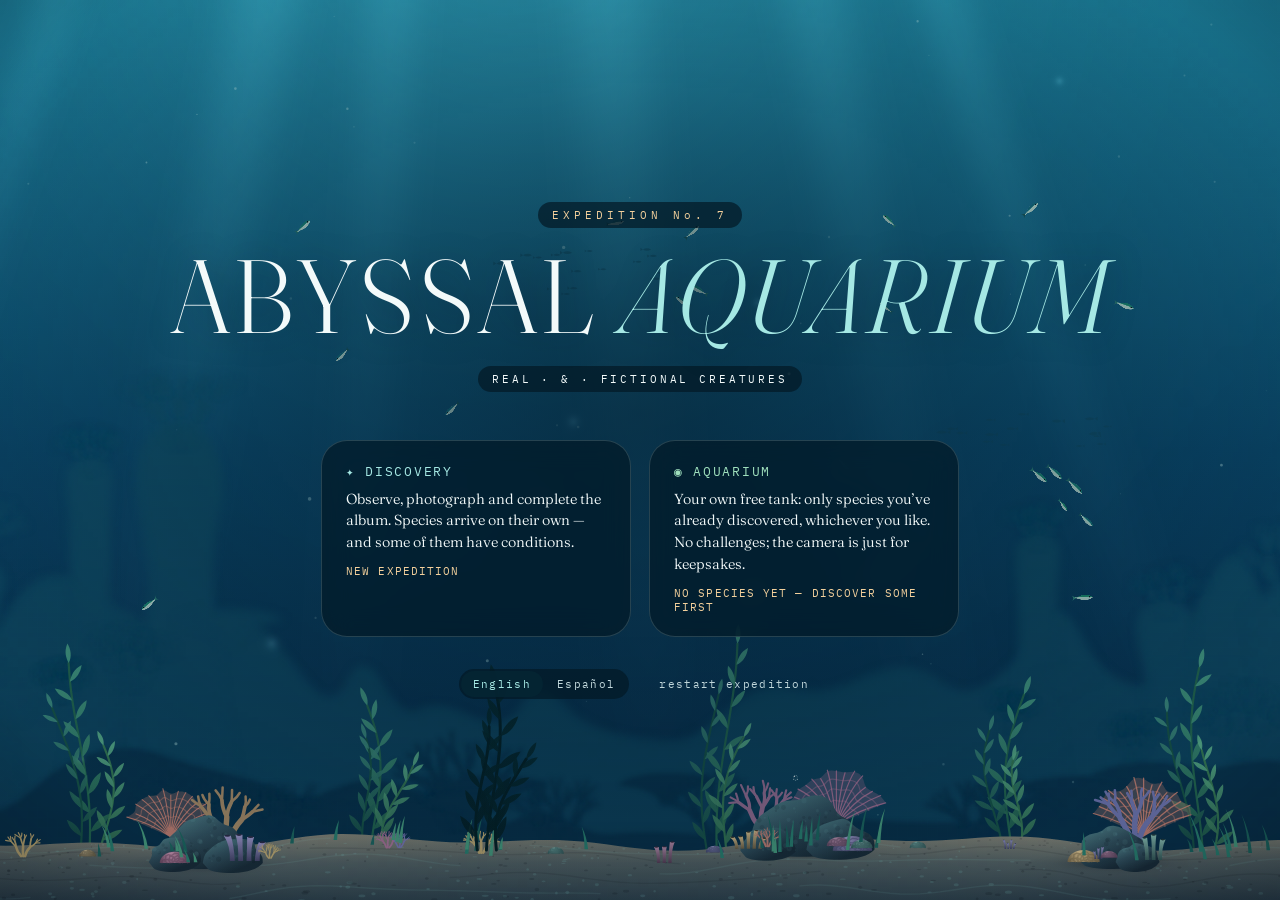
==== commit 0a597d70: "Listo para publicar en GitHub Pages - Etiquetas description, Open Graph y Twitter para la vista prev" ====
--- a/index.html
+++ b/index.html
@@ -4,6 +4,19 @@
 <meta charset="UTF-8">
 <meta name="viewport" content="width=device-width, initial-scale=1.0, user-scalable=no">
 <title>Abyssal Aquarium — real & fictional creatures</title>
+<meta name="description" content="A quiet deep-sea aquarium. Watch, photograph and collect 44 real and fictional creatures across five ecosystems. No score, no timer, nothing to lose.">
+<meta name="theme-color" content="#0b2a3a">
+<!-- vista previa al compartir el enlace (Open Graph); en inglés, la versión que se publica -->
+<meta property="og:type" content="website">
+<meta property="og:site_name" content="Abyssal Aquarium">
+<meta property="og:title" content="Abyssal Aquarium">
+<meta property="og:description" content="A quiet deep-sea aquarium. Watch, photograph and collect 44 real and fictional creatures across five ecosystems.">
+<meta property="og:url" content="https://gseli.github.io/abyssal-aquarium/">
+<meta property="og:image" content="https://gseli.github.io/abyssal-aquarium/preview.jpg">
+<meta property="og:image:width" content="1200">
+<meta property="og:image:height" content="630">
+<meta property="og:image:alt" content="The title Abyssal Aquarium over a sunlit reef with sharks, jellyfish, eels and a diver.">
+<meta name="twitter:card" content="summary_large_image">
 <link rel="icon" href="data:image/svg+xml,<svg xmlns=%22http://www.w3.org/2000/svg%22 viewBox=%220 0 100 100%22><text y=%22.9em%22 font-size=%2290%22>🦈</text></svg>">
 <link rel="preconnect" href="https://fonts.googleapis.com">
 <link rel="preconnect" href="https://fonts.gstatic.com" crossorigin>
